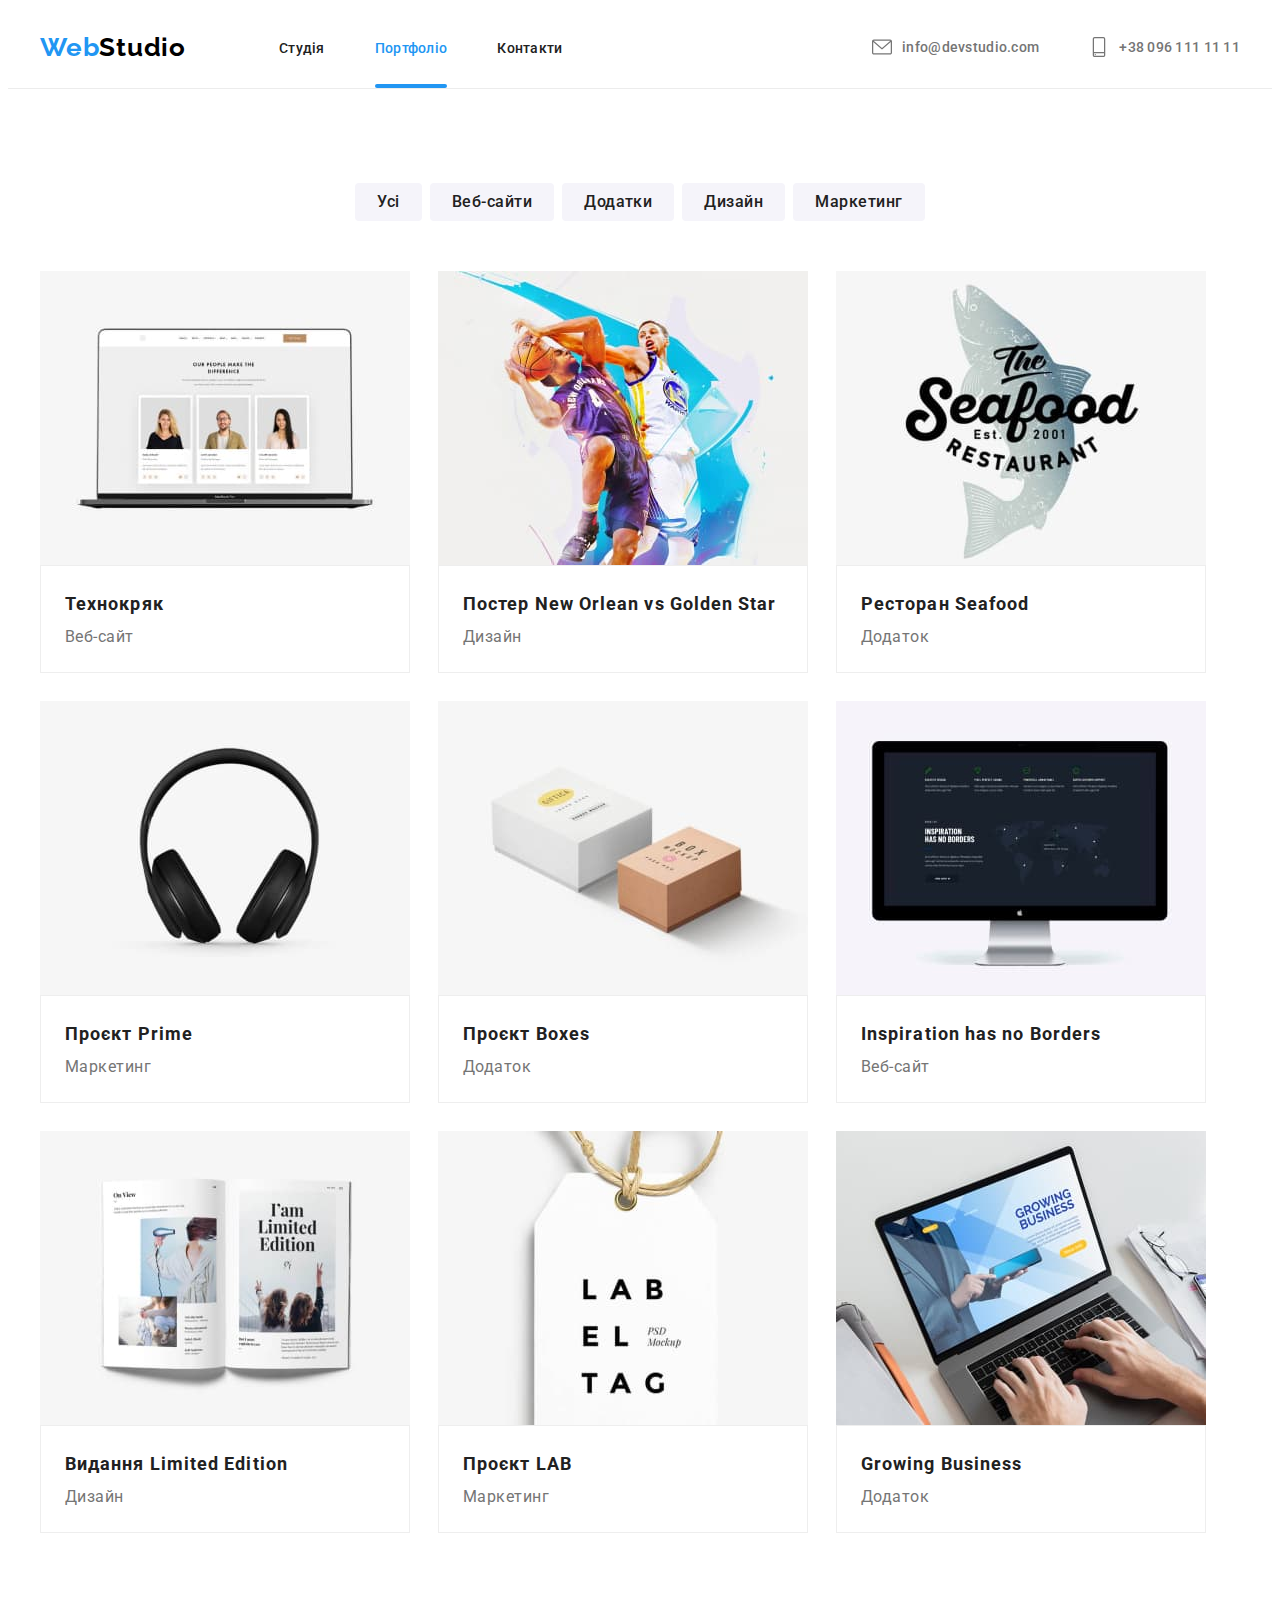
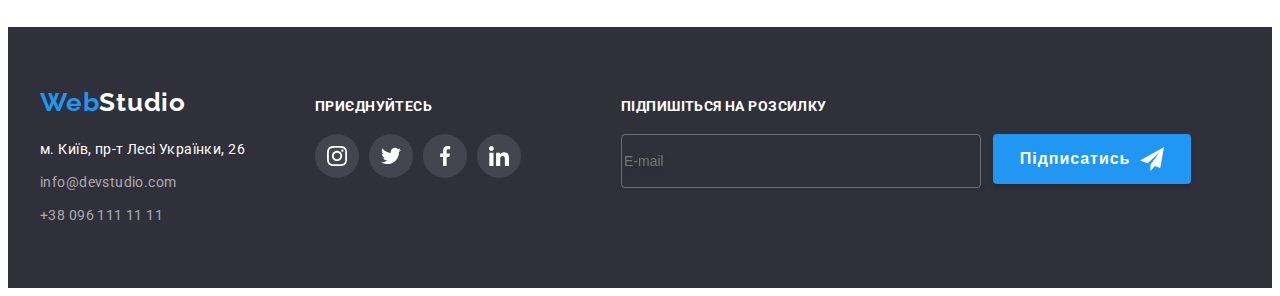
==== portfolio.html @ 7d74ff97 "HW7" ====
<!DOCTYPE html>
<html lang="uk">
<head>
    <meta charset="UTF-8">
    <meta http-equiv="X-UA-Compatible" content="IE=edge">
    <meta name="viewport" content="width=device-width, initial-scale=1.0">
    <title>Portfolio</title>
    <link rel="preconnect" href="https://fonts.googleapis.com">
    <link rel="preconnect" href="https://fonts.gstatic.com" crossorigin>
    <link href="https://fonts.googleapis.com/css2?family=Raleway:wght@700&family=Roboto:wght@400;500;700;900&display=swap" rel="stylesheet">
    <link rel="stylesheet" href="https://cdnjs.cloudflare.com/ajax/libs/modern-normalize/1.1.0/modern-normalize.min.css"
    integrity="sha512-wpPYUAdjBVSE4KJnH1VR1HeZfpl1ub8YT/NKx4PuQ5NmX2tKuGu6U/JRp5y+Y8XG2tV+wKQpNHVUX03MfMFn9Q=="
    crossorigin="anonymous" referrerpolicy="no-referrer" />
    <link rel="stylesheet" href="./css/styles.css">
</head>
<body>
    <header class="header">
        <div class="container header-container">
            <a href="./index.html" class="logo link" lang="en">
                Web<span class="logo-studio">Studio</span>
            </a>
            <nav class="header-upnav">
                <ul class="header-nav">
                    <li><a href="./index.html" class="header-nav-link link non-active">Студія</a></li>
                    <li><a href="#" class="header-is-active link is-active">Портфоліо</a></li>
                    <li><a href="#" class="header-nav-link link non-active">Контакти</a></li>
                </ul>
            </nav>
            <ul class="header-nav-list">
                <li class="header-nav-downlist">
                    <a class="header-nav-address link" href="mailto:info@devstudio.com">
                        <svg class="header-soc-icon" width="20" height="20">
                            <use href="./images/icons.svg#icon-envelope"></use>
                        </svg>
                        info@devstudio.com
                    </a>
                </li>
                <li class="header-nav-downlist">
                    <a class="header-nav-contact link" href="tel:+380961111111">
                        <svg class="header-soc-icon" width="20" height="20">
                            <use href="./images/icons.svg#icon-smartphone"></use>
                        </svg>
                        +38 096 111 11 11
                    </a>
                </li>
            </ul>
        </div>
    </header>
    
    <main>
        <section class="portfolio">
        <div class="container">
            <ul class="all-btn">
                <li><button class="portfolio-btn" type="button">Усі</button>
                </li>
                <li><button class="portfolio-btn" type="button">Веб-сайти</button>
                </li>
                <li><button class="portfolio-btn" type="button">Додатки</button>
                </li>
                <li><button class="portfolio-btn" type="button">Дизайн</button>
                </li>
                <li><button class="portfolio-btn" type="button">Маркетинг</button>
                </li>
            </ul>
            
                    <ul class="portfolio-uplist">
                        <li class="portfolio-list">
                            <div class="portfolio-block">
                                <img class="portfolio-item" src="./images/img1.jpg" alt="Веб-сайт" width="370" height="294">
                                <p class="portfolio-uptext">Ресурс пропонує комплексні пропозиції з різним рівнем функціоналу та сервісів. Все це дозволить відвідувачу отримати
                                вичерпні відомості про компанію чи приватну особу.
                            </p>
                            </div>
                            <div class="under-photo">
                                <h2 class="portfolio-title">Технокряк</h2>
                                <p class="portfolio-text">Веб-сайт</p>
                                </a>
                            </div>
                        </li>
                        <li class="portfolio-list">
                            <div class="portfolio-block">
                                <img class="portfolio-item" src="./images/img2.jpg" alt="Веб-сайт" width="370" height="294">
                                <p class="portfolio-uptext">Ресурс пропонує комплексні пропозиції з різним рівнем функціоналу та сервісів. Все це дозволить відвідувачу
                                    отримати вичерпні відомості про компанію чи приватну особу.
                                </p>
                            </div>
                            <div class="under-photo">
                                <h2 class="portfolio-title">Постер New Orlean vs Golden Star</h2>
                                <p class="portfolio-text">Дизайн</p>
                            </div>
                        </li>
                        <li class="portfolio-list">
                            <div class="portfolio-block">
                                <img class="portfolio-item" src="./images/img3.jpg" alt="Веб-сайт" width="370" height="294">
                                <p class="portfolio-uptext">Ресурс пропонує комплексні пропозиції з різним рівнем функціоналу та сервісів. Все це дозволить відвідувачу
                                    отримати вичерпні відомості про компанію чи приватну особу.
                                </p>
                            </div>
                            <div class="under-photo">
                                <h2 class="portfolio-title">Ресторан Seafood</h2>
                                <p class="portfolio-text">Додаток</p>
                            </div>
                        </li>
                        <li class="portfolio-list">
                            <div class="portfolio-block">
                                <img class="portfolio-item" src="./images/img4.jpg" alt="Веб-сайт" width="370" height="294">
                                <p class="portfolio-uptext">Ресурс пропонує комплексні пропозиції з різним рівнем функціоналу та сервісів. Все це дозволить відвідувачу
                                    отримати вичерпні відомості про компанію чи приватну особу.
                                </p>
                            </div>
                            <div class="under-photo">
                                <h2 class="portfolio-title">Проєкт Prime</h2>
                                <p class="portfolio-text">Маркетинг</p>
                            </div>
                        </li>
                        <li class="portfolio-list">
                            <div class="portfolio-block">
                                <img class="portfolio-item" src="./images/img5.jpg" alt="Веб-сайт" width="370" height="294">
                                <p class="portfolio-uptext">Ресурс пропонує комплексні пропозиції з різним рівнем функціоналу та сервісів. Все це дозволить відвідувачу
                                    отримати вичерпні відомості про компанію чи приватну особу.
                                </p>
                            </div>
                            <div class="under-photo">
                                <h2 class="portfolio-title">Проєкт Boxes</h2>
                                <p class="portfolio-text">Додаток</p>
                            </div>
                        </li>
                        <li class="portfolio-list">
                            <div class="portfolio-block">
                                <img class="portfolio-item" src="./images/img6.jpg" alt="Веб-сайт" width="370" height="294">
                                <p class="portfolio-uptext">Ресурс пропонує комплексні пропозиції з різним рівнем функціоналу та сервісів. Все це
                                    дозволить відвідувачу отримати вичерпні відомості про компанію чи приватну особу.
                                </p>
                            </div>
                            <div class="under-photo">
                                <h2 class="portfolio-title">Inspiration has no Borders</h2>
                                <p class="portfolio-text">Веб-сайт</p>
                            </div>
                        </li>
                        <li class="portfolio-list">
                            <div class="portfolio-block">
                                <img class="portfolio-item" src="./images/img7.jpg" alt="Веб-сайт" width="370" height="294">
                                <p class="portfolio-uptext">Ресурс пропонує комплексні пропозиції з різним рівнем функціоналу та сервісів. Все це
                                    дозволить відвідувачу отримати вичерпні відомості про компанію чи приватну особу.
                                </p>
                            </div>
                            <div class="under-photo">
                                <h2 class="portfolio-title">Видання Limited Edition</h2>
                                <p class="portfolio-text">Дизайн</p>
                            </div>
                        </li>
                        <li class="portfolio-list">
                            <div class="portfolio-block">
                                <img class="portfolio-item" src="./images/img8.jpg" alt="Веб-сайт" width="370" height="294">
                                <p class="portfolio-uptext">Ресурс пропонує комплексні пропозиції з різним рівнем функціоналу та сервісів. Все це
                                    дозволить відвідувачу отримати вичерпні відомості про компанію чи приватну особу.
                                </p>
                            </div>
                            <div class="under-photo">
                                <h2 class="portfolio-title">Проєкт LAB</h2>
                                <p class="portfolio-text">Маркетинг</p>
                            </div>
                        </li>
                        <li class="portfolio-list">
                            <div class="portfolio-block">
                                <img class="portfolio-item" src="./images/img9.jpg" alt="Веб-сайт" width="370" height="294">
                                <p class="portfolio-uptext">Ресурс пропонує комплексні пропозиції з різним рівнем функціоналу та сервісів. Все це
                                    дозволить відвідувачу отримати вичерпні відомості про компанію чи приватну особу.
                                </p>
                            </div>
                            <div class="under-photo">
                                <h2 class="portfolio-title">Growing Business</h2>
                                <p class="portfolio-text">Додаток</p>
                            </div>
                        </li>
                    </ul>
        </div>
        </section>
    </main>
    
    <footer class="footer">
        <div class="container">
            <address class="footer-address">
                <div>
                    <a class="logo-footer link" href="./index.html">
                        Web<span class="logo-studio-footer">Studio</span>
                    </a>
                    <ul class="footer-address-list">
                        <li class="footer-contact">
                            <a class="footer-contact-address link" href="https://goo.gl/maps/bJUDp4eKKRwuamcF7"
                                target="_blank" rel="noopener noreferrer">м. Київ, пр-т Лесі Українки, 26</a>
                        </li>
                        <li class="footer-contact">
                            <a class="footer-contact-link link" href="mailto:info@devstudio.com">info@devstudio.com</a>
                        </li>
                        <li class="footer-contact">
                            <a class="footer-contact-link link" href="tel:+380961111111">+38 096 111 11 11</a>
                        </li>
                    </ul>
                </div>
                <div class="footer-soc">
                    <h2 class="footer-title">приєднуйтесь</h2>
                    <ul class="team-soc-list">
                        <li class="footer-soc-item">
                            <a class="footer-soc-link link" href="#">
                                <svg class="footer-soc-icon" width="20" height="20">
                                    <use href="./images/icons.svg#icon-instagram"></use>
                                </svg>
                            </a>
                        </li>
                        <li class="footer-soc-item">
                            <a class="footer-soc-link link" href="#">
                                <svg class="footer-soc-icon" width="20" height="20">
                                    <use href="./images/icons.svg#icon-twitter"></use>
                                </svg>
                            </a>
                        </li>
                        <li class="footer-soc-item">
                            <a class="footer-soc-link link" href="#">
                                <svg class="footer-soc-icon" width="20" height="20">
                                    <use href="./images/icons.svg#icon-facebook"></use>
                                </svg>
                            </a>
                        </li>
                        <li class="footer-soc-item">
                            <a class="footer-soc-link link" href="#">
                                <svg class="footer-soc-icon" width="20" height="20">
                                    <use href="./images/icons.svg#icon-linkedin"></use>
                                </svg>
                            </a>
                        </li>
                    </ul>
                </div>
                <div class="footer-send">
                    <h3 class="footer-left-title">Підпишіться на розсилку</h3>
                    <form class="footer-downsend">
                        <input type="email" name="mail" placeholder="E-mail" class="mail-footer">
                        <button type="submit" class="btn-footer">Підписатись
                            <svg class="footer-btn-icon" width="24" height="24">
                                <use href="./images/icons.svg#icon-send"></use>
                            </svg>
                        </button>
                    </form>
                </div>
            </address>
        </div>
    </footer>
</body>
</html>
---- css/styles.css ----
:root{
--title-color: #212121;
--subtitle-color: #757575;
--blue-active-color: #2196F3;
--white-title-color: #FFFFFF;
--white-btm-color: #FFFFFF;
--fill-icons-color: #AFB1B8;
--t-d: 250ms;
--t-t-f: cubic-bezier(0.4, 0, 0.2, 1);
}

h1,
h2,
h3,
h4,
h5,
h6,
p {
    margin: 0;
}

ul {
    list-style: none;
    margin: 0;
    padding: 0;
}

img {
    display: block;
}

body{
    font-family: 'Roboto', sans-serif;
}
.link {
    text-decoration: none;
}
.logo{
    font-family: 'Raleway';
    font-style: normal;
    font-weight: 700;
    font-size: 26px;
    line-height: 1.1923;
    letter-spacing: 0.03em;
    color: #2196F3;
    
    margin-right: 93px;
}

.logo-studio {
    color: #000000;
}
.logo-studio-footer {
    color: #FFFFFF;
}

.container {
    width: 1200px;
    padding-left: 15px;
    padding-right: 15px;
    margin: 0 auto;
    
}

/* ------------HEADER-------------- */

.header-container{
    display: flex;
    align-items: center;
}

.header {
    padding-top: 24px;
    padding-bottom: 25px;
    border-bottom: 1px solid rgba(236, 236, 236, 1);
}

.header-upnav {
    display: flex;
}

.header-nav {
    list-style: none;
    display: flex;
    gap: 50px;
}


.header-nav-link {
    position: relative;

    font-weight: 500;
    font-size: 14px;
    line-height: 1.1428;
    letter-spacing: 0.02em;
    color: var(--title-color);
    text-decoration: none;
    padding-bottom: 32px;

    transition-property: color;
    transition-duration: var(--t-d);
    transition-timing-function: var(--t-t-f);
}

.header-nav-link:hover,
.header-nav-link:focus {
    color: var(--blue-active-color);
}

.header-is-active{
    position: relative;

    font-weight: 500;
    font-size: 14px;
    line-height: 1.1428;
    letter-spacing: 0.02em;
    color: var(--blue-active-color);
    text-decoration: none;
    padding-bottom: 32px;
}

.non-active{}

.non-active::after{
    content:"";

    position: absolute;
    left: 0;
    bottom: 0;

    width: 100%;
    height: 4px;
    background: var(--blue-active-color);
    border-radius: 2px;

    opacity: 0;

    transition-property: opacity;
    transition-duration: var(--t-d);
    transition-timing-function: var(--t-t-f);
}

.non-active:hover::after,
.non-active:focus::after {
    opacity: 1;
}

.is-active{}

.is-active::after {
    content:"";

    position: absolute;
    left: 0;
    bottom: 0;

    width: 100%;
    height: 4px;
    background: var(--blue-active-color);
    border-radius: 2px;
    display: block;


    transition-property: opacity;
    transition-duration: var(--t-d);
    transition-timing-function: var(--t-t-f);
}


.header-nav-list {
    display: flex;
    margin-left: auto;
}

.header-nav-downlist {
}


.header-nav-address {
    font-weight: 500;
    font-size: 14px;
    line-height: 1.1428;
    letter-spacing: 0.02em;
    color: var(--subtitle-color);
    margin-right: 50px;
    display: flex;
    align-items: center;
    transition-property: color;
    transition-duration: var(--t-d);
    transition-timing-function: var(--t-t-f);
    }

.header-soc-icon {
fill: #757575;
margin-right: 10px;
transition-property: fill;
transition-duration: var(--t-d);
transition-timing-function: var(--t-t-f);
}

.header-nav-address:hover,
.header-nav-address:focus {
color: var(--blue-active-color);
}

.header-nav-address:hover .header-soc-icon,
.header-nav-address:focus .header-soc-icon {
    fill: var(--blue-active-color);
}

.header-nav-contact {
    font-weight: 500;
    font-size: 14px;
    line-height: 1.1428;
    letter-spacing: 0.02em;
    color: var(--subtitle-color);
    display: flex;
    align-items: center;
    transition-property: color;
    transition-duration: var(--t-d);
    transition-timing-function: var(--t-t-f);
}

.header-nav-contact:hover,
.header-nav-contact:focus {
color: var(--blue-active-color);
}

.header-nav-contact:hover .header-soc-icon,
.header-nav-contact:focus .header-soc-icon {
    fill: var(--blue-active-color);
}
/* ------------HERO-------------- */

.hero{
background-image: linear-gradient(rgba(47, 48, 58, 0.4),
    rgba(47, 48, 58, 0.4)),
    url(../images/hero_image.jpg);

    background-position: center;
    background-size: cover;
    margin: 0 auto;

    padding-top: 200px;
    padding-bottom: 200px;
}

.hero-title {
    font-weight: 900;
    font-size: 44px;
    line-height: 1.3636;
    text-align: center;
    letter-spacing: 0.06em;
    color: var(--white-title-color);
    text-transform: uppercase;
    margin-bottom: 30px;
}
.hero-btn {
    font-family: inherit;
    font-weight: 700;
    font-size: 16px;
    line-height: 1.875;
    display: flex;
    align-items: center;
    text-align: center;
    letter-spacing: 0.06em;
    color: var(--white-btm-color);
    background: #2196F3;
    box-shadow: 0px 4px 4px rgba(0, 0, 0, 0.15);
    border-radius: 4px;
    border: none;
    cursor: pointer;
    display: block;
    margin: 0 auto;
    width: 216px;
    height: 50px;
}

/* ------------ABOUT-------------- */

.about {
    padding-top: 94px;
    padding-bottom: 94px;
}

.about-uplist {
    display: flex;
    gap: 30px;
}

.about-list {
    flex-basis: calc((100% - 90px) / 4);
}

.about-title {
    font-size: 14px;
    line-height: 1.1428;
    letter-spacing: 0.03em;
    text-transform: uppercase;
    color: var(--title-color);
    margin-bottom: 10px;
}
.about-subtitle {
    font-size: 14px;
    line-height: 1.7142;
    letter-spacing: 0.03em;
    color: var(--subtitle-color);
}

.about-link {
    width: 270px;
    height: 120px;
    background: #F5F4FA;
    border-radius: 4px;
    display: flex;
    align-items: center;
    justify-content: center;
    margin-bottom: 30px;
}

.about-icon {
}

/* ------------EXAMPLE-------------- */

.example {
    padding-bottom: 94px;
}
.example-title {
    font-size: 36px;
    line-height: 1.17;
    text-align: center;
    letter-spacing: 0.03em;
    color: var(--title-color);
    margin-bottom: 50px;
}
.example-list {
    display: flex;
    justify-content: space-between;
}

.example-item {
    position: relative;
}

.example-item::after{
    content: "";
    position: absolute;
    background: rgba(47, 48, 58, 0.8);
    width: 100%;
    height: 70px;
    bottom: 0px;
}

.example-text {
    font-size: 14px;
    line-height: 1.1428;
    text-align: center;
    letter-spacing: 0.03em;
    text-transform: uppercase;
    color: #FFFFFF;

    position: absolute;
    bottom: 27px;
    left: 107px;
    z-index: 1;
}

/* ------------TEAM-------------- */

.team {
    background: #F5F4FA;
    padding-top: 94px;
    padding-bottom: 94px;
}
.team-title {
    font-size: 36px;
    line-height: 1.17;
    text-align: center;
    letter-spacing: 0.03em;
    color: var(--title-color);
    margin-bottom: 50px;
}
.team-uplist {
    display: flex;
    gap: 30px;
}

.team-list {
    background-color: #FFFFFF;
    box-shadow: 0px 1px 3px rgba(0, 0, 0, 0.12), 0px 1px 1px rgba(0, 0, 0, 0.14), 0px 2px 1px rgba(0, 0, 0, 0.2);
    border-radius: 0px 0px 4px 4px;
}

.team-item {
}

.team-description {
    padding-top: 30px;
    padding-bottom: 30px;
}

.team-name {
    font-weight: 500;
    font-size: 16px;
    line-height: 1.1875;
    text-align: center;
    letter-spacing: 0.03em;
    color: var(--title-color);
    margin-bottom: 10px;
}
.team-position {
    font-size: 16px;
    line-height: 1.1875;
    text-align: center;
    letter-spacing: 0.03em;
    color: var(--subtitle-color);
    margin-bottom: 16px;
}

.team-soc-list {
    display: flex;
    justify-content: center;
    gap: 10px;
}

.team-soc-item {
    width: 44px;
    height: 44px;
}

.team-soc-link {
    width: 100%;
    height: 100%;
    background-color: #FFFFFF;
    border-radius: 50%;
    display: flex;
    align-items: center;
    justify-content: center;

    transition-property: background-color;
    transition-duration: var(--t-d);
    transition-timing-function: var(--t-t-f);
}

.team-soc-icon {
    fill: var(--fill-icons-color);
    transition-property: fill;
    transition-duration: var(--t-d);
    transition-timing-function: var(--t-t-f);
}

.team-soc-link:hover,
.team-soc-link:focus {
    background-color: var(--blue-active-color);
}

.team-soc-link:hover .team-soc-icon,
.team-soc-link:focus .team-soc-icon {
    fill: #FFFFFF;
}


/* ------------Custom-------------- */

.custom {
    background: #FFFFFF;
    padding-top: 94px;
    padding-bottom: 94px;
}

.custom-title {
    font-size: 36px;
    line-height: 1.17;
    text-align: center;
    letter-spacing: 0.03em;
    color: var(--title-color);
    margin-bottom: 50px;
}

.custom-list {
    display: flex;
    justify-content: center;
    gap: 30px;
}

.custom-item {
    width: 170px;
    height: 92px;
}

.custom-link {
    width: 100%;
    height: 100%;
    border: 1px solid #AFB1B8;
    border-radius: 4px;
    display: flex;
    align-items: center;
    justify-content: center;
    transition-property: border-color;
    transition-duration: var(--t-d);
    transition-timing-function: var(--t-t-f);
}

.custom-icon {
fill: var(--fill-icons-color);
transition-property: fill;
transition-duration: var(--t-d);
transition-timing-function: var(--t-t-f);
}

.custom-link:hover,
.custom-link:focus {
    border-color: #2196F3;
}

.custom-link:hover .custom-icon,
.custom-link:focus .custom-icon {
    fill: var(--blue-active-color);
}


/* ------------FOOTER-------------- */

.footer {
background: #2F303A;
padding-top: 60px;
padding-bottom: 60px;
}

.logo-footer {
    font-family: 'Raleway';
    font-style: normal;
    font-weight: 700;
    font-size: 26px;
    line-height: 1.1923;
    letter-spacing: 0.03em;
    color: #2196F3;
}

.footer-address {
    display: flex;
    align-items: baseline;
}

.footer-address-list{
    margin-top: 20px;
}

.footer-contact {
    font-size: 14px;
    line-height: 1.7142;
    letter-spacing: 0.03em;
    font-style: normal;
    margin-top: 9px;
}

.footer-contact-address {
color: #FFFFFF;
}
.footer-contact-link{
    color: rgba(255, 255, 255, 0.6)
}

.footer-soc {
    margin-left: 70px;
}

.footer-title {
    font-style: normal;
    font-size: 14px;
    line-height: 1.1428;
    letter-spacing: 0.03em;
    text-transform: uppercase;
    color: #FFFFFF;
    margin-bottom: 20px;
}

.team-soc-list {
    display: flex;
    justify-content: center;
    gap: 10px;
}

.footer-soc-item {
    width: 44px;
    height: 44px;
}

.footer-soc-link {
    width: 100%;
    height: 100%;
    background-color: rgba(255, 255, 255, 0.1);
    border-radius: 50%;
    display: flex;
    align-items: center;
    justify-content: center;
    transition-property: background-color;
    transition-duration: var(--t-d);
    transition-timing-function: var(--t-t-f);
}

.footer-soc-icon {
fill: #FFFFFF;
}

.footer-soc-link:hover,
.footer-soc-link:focus {
    background-color: var(--blue-active-color);
}

.footer-send {
    width: 570px;
    height: 86px;
    margin-left: 93px;
    padding-left: 7px;
}

.footer-left-title {
    font-style: normal;
    font-size: 14px;
    line-height: 1.1428;
    letter-spacing: 0.03em;
    text-transform: uppercase;
    color: #FFFFFF;
    margin-bottom: 20px;
}

.footer-downsend {
    display: flex;
}

.mail-footer {
    width: 358px;
    height: 50px;
    background-color: transparent;
    margin-right: 12px;
    font-size: 14px;
    color: #FFFFFF;

    border: 1px solid rgba(255, 255, 255, 0.3);
    filter: drop-shadow(0px 4px 4px rgba(0, 0, 0, 0.15));
    border-radius: 4px;
}

.btn-footer {
    font-weight: 700;
    font-size: 16px;
    line-height: 1.875;

    display: flex;
    align-items: center;
    text-align: center;
    justify-content: center;
    letter-spacing: 0.06em;

    color: #FFFFFF;

    width: 200px;
    height: 50px;

    background: #2196F3;
    box-shadow: 0px 4px 4px rgba(0, 0, 0, 0.15);
    border-radius: 4px;
    border: none;
    cursor: pointer;
}

.footer-btn-icon {
    fill: #FFFFFF;
    margin-left: 10px;
}

/* ------------PORTFOLIO-------------- */

.portfolio {
    padding-top: 94px;
    padding-bottom: 94px;
}
.all-btn {
    margin-bottom: 50px;

    display: flex;
    gap: 8px;
    justify-content: center;
}

.portfolio-btn {
    font-family: 'Roboto';
    font-style: normal;
    font-weight: 500;
    font-size: 16px;
    line-height: 1.625;
    text-align: center;
    letter-spacing: 0.03em;
    color: #212121;
    cursor: pointer;
    background: #F5F4FA;
    border: none;
    border-radius: 4px;
    padding: 6px 22px 6px 22px;

    transition-property: background-color, box-shadow, border-radius, color ;
    transition-duration: var(--t-d);
    transition-timing-function: var(--t-t-f);
}
.portfolio-btn:hover,
.portfolio-btn:focus{
background-color: #2196F3;
box-shadow: 0px 3px 1px rgba(0, 0, 0, 0.1), 0px 1px 2px rgba(0, 0, 0, 0.08), 0px 2px 2px rgba(0, 0, 0, 0.12);
border-radius: 4px;
color: #FFFFFF;
}

.portfolio-uplist {
    display: flex;
    gap: 28px;
    flex-wrap: wrap;
}

.portfolio-list {
transition-property: box-shadow;
transition-duration: var(--t-d);
transition-timing-function: var(--t-t-f);
}

.portfolio-list:hover,
.portfolio-list:focus {
box-shadow: 0px 1px 1px rgba(0, 0, 0, 0.12), 0px 4px 4px rgba(0, 0, 0, 0.06), 1px 4px 6px rgba(0, 0, 0, 0.16);
}

.portfolio-list:hover .portfolio-uptext,
.portfolio-list:focus .portfolio-uptext {
transform: translateY(0%);
}
.portfolio-list:hover .portfolio-block::after,
.portfolio-list:focus .portfolio-block::after{
transform: translateY(-100%);
}

.portfolio-block {
    position: relative;
    overflow: hidden;
}

.portfolio-block::after {
    content: "";
    position: absolute;
    background-color: rgba(33, 150, 243, 0.9);
    width: 100%;
    height: 100%;
    transform: translateY(0%);

    transition-property: transform;
    transition-duration: var(--t-d);
    transition-timing-function: var(--t-t-f);
}

.portfolio-item {}

.portfolio-uptext {
    font-size: 18px;
    line-height: 1.5555;
    letter-spacing: 0.03em;
    color: #FFFFFF;

    position: absolute;
    top: 63px;
    left: 24px;
    bottom: 63px;
    right: 24px;
    transform: translateY(134%);
    z-index: 1;

    transition-property: transform;
    transition-duration: var(--t-d);
    transition-timing-function: var(--t-t-f);
}

.under-photo {
    padding: 20px 24px;
    border: 1px solid #EEEEEE;
}

.portfolio-title {
    font-size: 18px;
    line-height: 2;
    letter-spacing: 0.06em;
    color: var(--title-color);
}
.portfolio-text {
    font-size: 16px;
    line-height: 1.875;
    letter-spacing: 0.03em;
    color: var(--subtitle-color);
}


/* ------------MODAL-------------- */

.backdrop{
    position: fixed;
    top: 0;
    left: 0;

    width: 100%;
    height: 100%;
    background: rgba(0, 0, 0, 0.2);

    transition-property: opacity visibility;
    transition-duration: var(--t-d);
    transition-timing-function: var(--t-t-f);
}

.backdrop.is-hidden{
    opacity: 0;
    visibility: hidden;
    pointer-events: none;
}

.backdrop.is-hidden .modal{
    transform: translate(-50%, -50%) scale(2);
}

.modal{
    position: absolute;
    top: 50%;
    left: 50%;
    transform: translate(-50%, -50%) scale(1);

    width: 528px;
    height: 581px;
    background: #FFFFFF;
    box-shadow: 0px 1px 3px rgba(0, 0, 0, 0.12), 0px 1px 1px rgba(0, 0, 0, 0.14), 0px 2px 1px rgba(0, 0, 0, 0.2);
    border-radius: 4px;


    transition-property: transform;
    transition-duration: var(--t-d);
    transition-timing-function: var(--t-t-f);
}

.modal-btn{
    width: 30px;
    height: 30px;
    background: #FFFFFF;
    border: 1px solid rgba(0, 0, 0, 0.1);
    border-radius: 50%;
    display: flex;
    align-items: center;
    justify-content: center;
    margin-left: auto;
    margin-right: 8px;
    margin-top: 8px;
    cursor: pointer;
}

.modal-close-icon {
    fill: #000000;
}

.modal-btn:hover .modal-close-icon,
.modal-btn:focus .modal-close-icon{
    fill: var(--blue-active-color);
}

.modal-title{
    font-size: 20px;
    line-height: 1.15;
    text-align: center;
    letter-spacing: 0.03em;
    color: var(--title-color);

    margin-top: 10px;
}

.js-speaker-form {
    width: 448px;
    height: 342px;
    margin-left: 40px;
    margin-top: 12px;
    display: flex;

    flex-direction: column;
}

.text-upbox{
    font-weight: 400;
    font-size: 12px;
    line-height: 1.6666;
    letter-spacing: 0.01em;
    color: #757575;
}

.modal-content {
    position: relative;
}

.modal-upbox{
    border: 1px solid rgba(33, 33, 33, 0.2);
    border-radius: 4px;
    width: 448px;
    min-height: 40px;
    margin-bottom: 6px;
    padding-left: 35px;
    outline: transparent;

    transition-property: border-color;
    transition-duration: var(--t-d);
    transition-timing-function: var(--t-t-f);
}

.modal-upbox:focus{
    border-color: var(--blue-active-color);
}

.modal-icon{
    position: absolute;
    left: 12px;
    top: 50%;
    transform: translateY(-60%);

    transition-property: fill;
    transition-duration: var(--t-d);
    transition-timing-function: var(--t-t-f);
}

.modal-upbox:focus + .modal-icon{
    fill: var(--blue-active-color);
}

.comment {
    font-weight: 400;
    font-size: 12px;
    line-height: 1.6666;
    letter-spacing: 0.01em;
    color: #757575;
}

.comment-box {
    min-width: 448px;
    min-height: 120px;
    padding: 12px 16px 12px 16px;
    font-size: 14px;

    border: 1px solid rgba(33, 33, 33, 0.2);
    border-radius: 4px;
    margin-bottom: 20px;
    resize: none;

    outline: transparent;

    transition-property: border-color;
    transition-duration: var(--t-d);
    transition-timing-function: var(--t-t-f);
}

.comment-box:focus{
    border-color: var(--blue-active-color);
}

.checkbox{
    width: 425px;
    height: 24px;
    margin-bottom: 30px;
    margin-left: 52px;
    margin-top: 20px;

    display: flex;
    align-items: center;
}

.agree-box{
    -webkit-appearance: none;
    -moz-appearance: none;
    appearance: none;

    position: absolute;

    width: 16px;
    height: 15px;
}

.agree {
    font-weight: 400;
    font-size: 14px;
    line-height: 1.7142;
    letter-spacing: 0.03em;
    color: #757575;

    margin-left: 7px;
}

.checkbox-icon{
    display: inline-block;
    width: 16px;
    height: 15px;
    background-image:
    url(../images/checkbox-off.svg);
}

.agree-box:checked + .checkbox-icon{
    background-image:
    url(../images/checkbox-on.svg);
}

.link-in-agree{
    color: #2196F3;
}

.btn-sudmit-box {

    margin-bottom: 40px;
    margin-left: 164px;
    margin-right: 164px;
}

.btn-sudmit {
    min-width: 200px;
    min-height: 50px;

    font-weight: 700;
    font-size: 16px;
    line-height: 1.875;

    display: flex;
    align-items: center;
    text-align: center;
    justify-content: center;
    letter-spacing: 0.06em;

    color: #FFFFFF;
    background: #2196F3;
    box-shadow: 0px 4px 4px rgba(0, 0, 0, 0.15);
    border-radius: 4px;
    border: none;
    cursor: pointer;
}
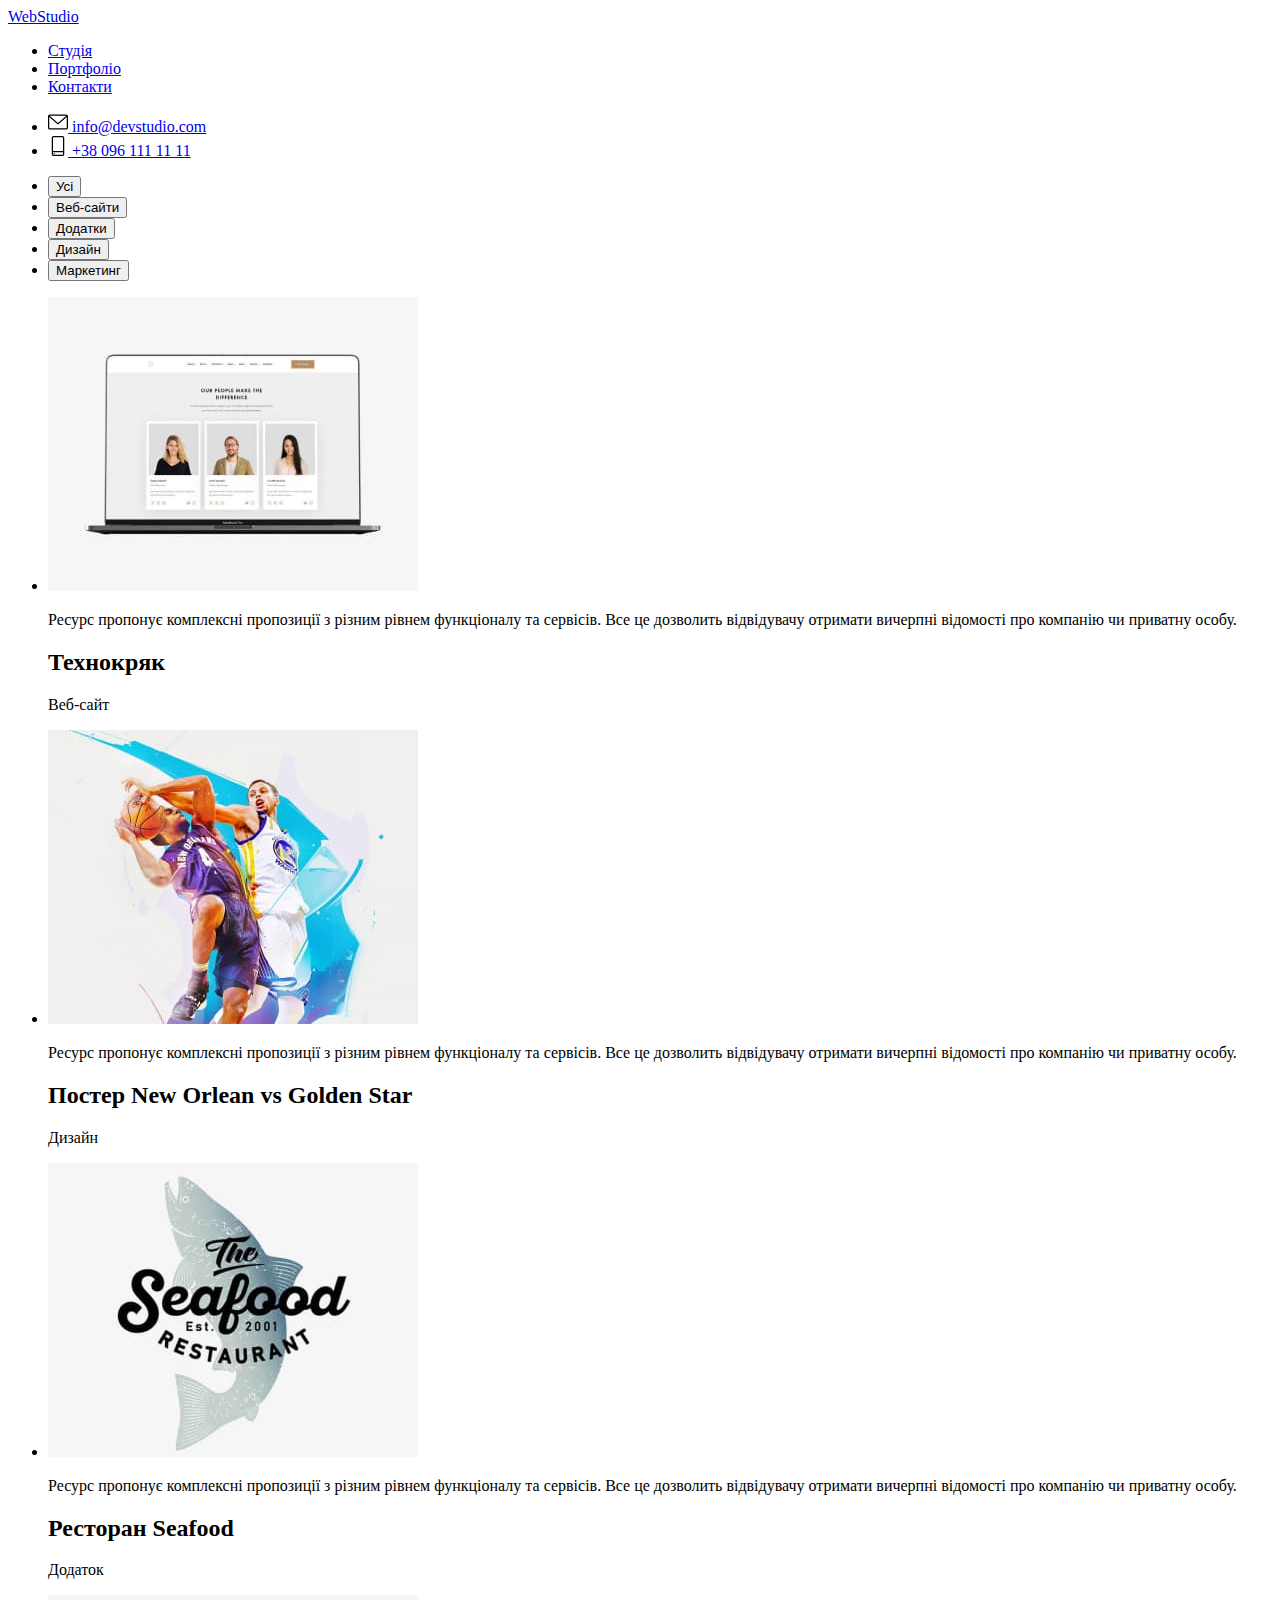
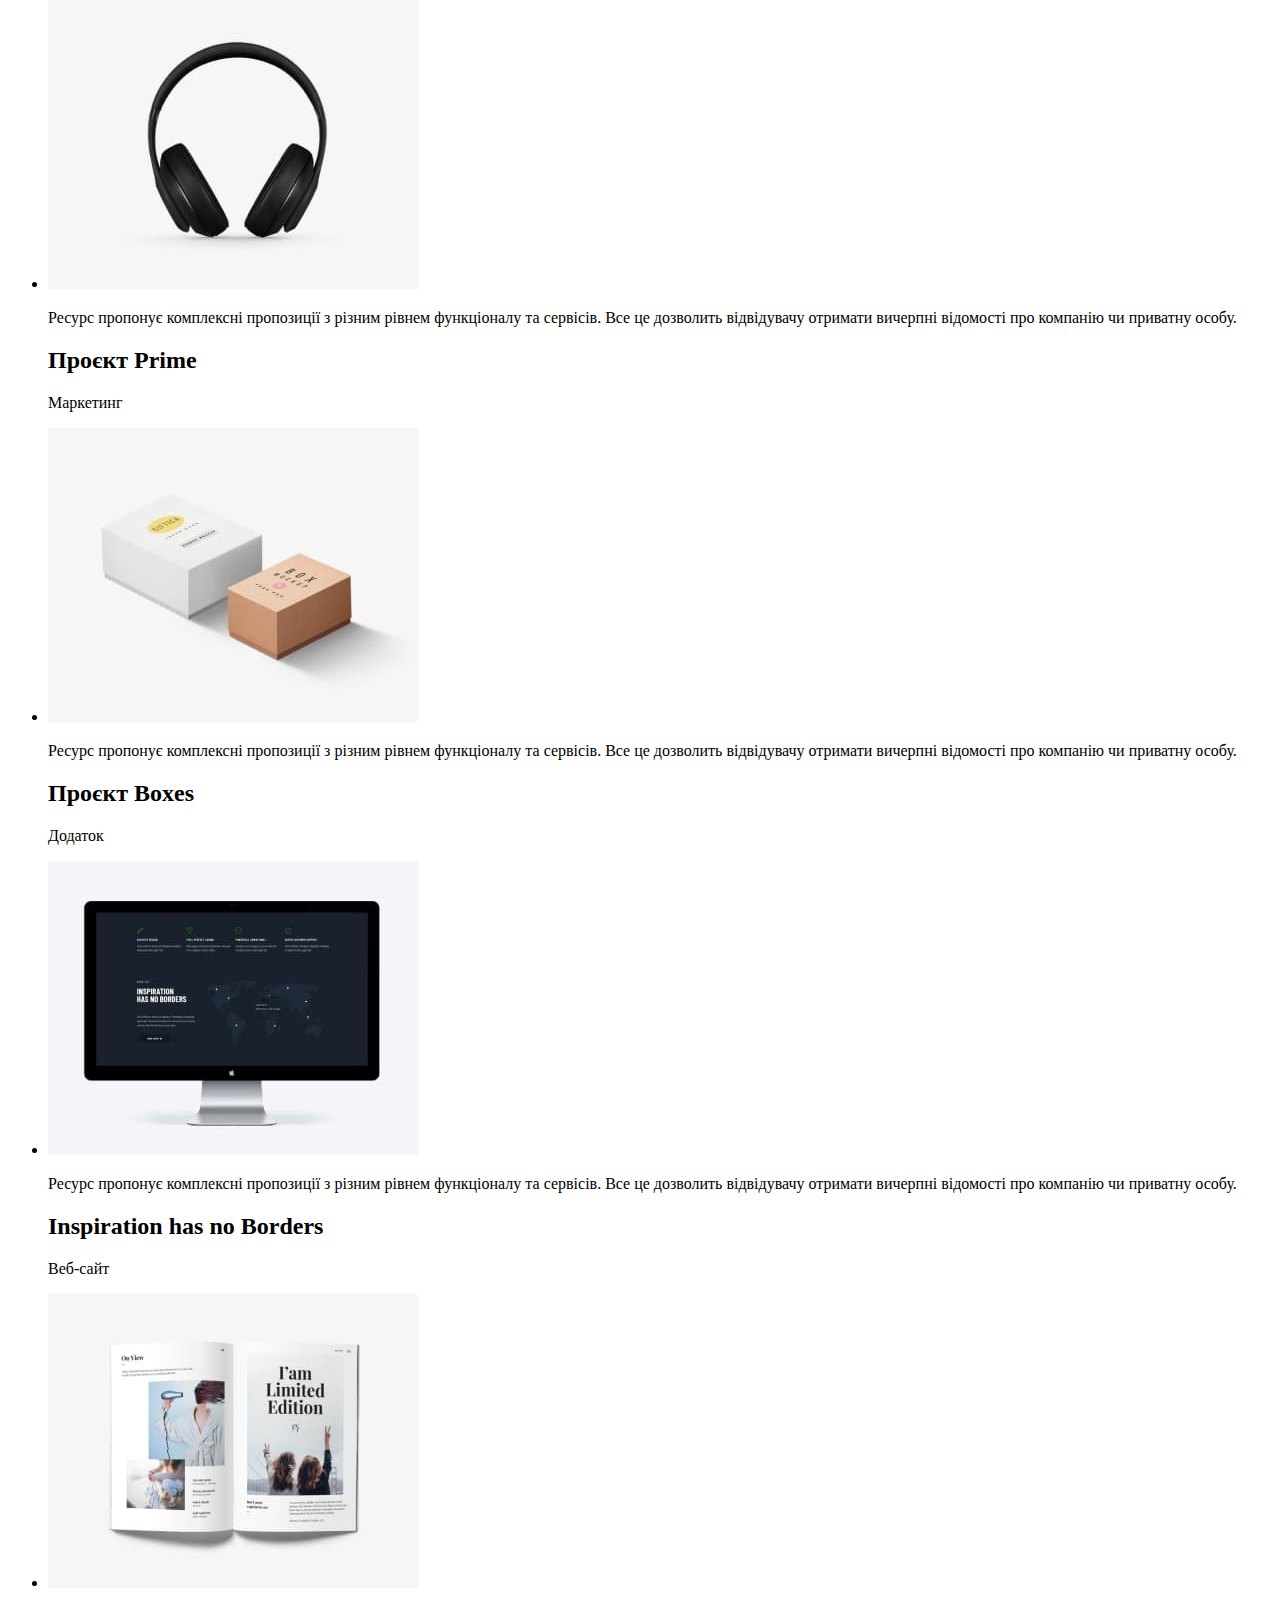
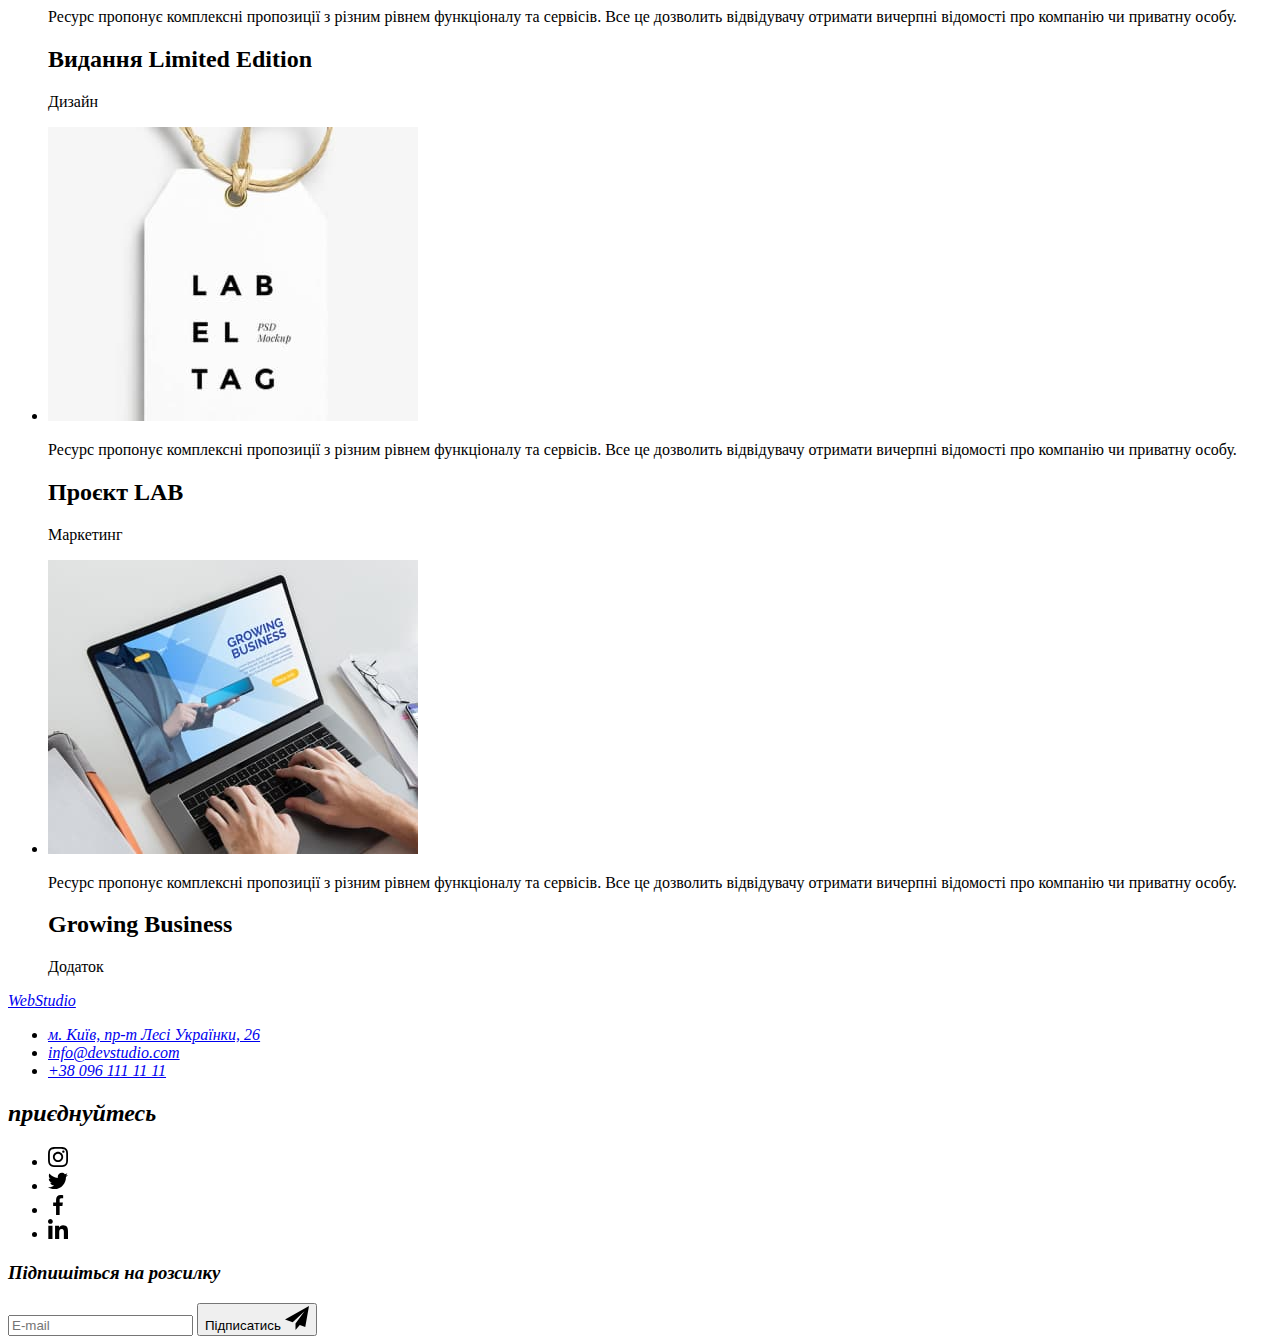
==== commit ab50bb23: "HW7" ====
--- a/portfolio.html
+++ b/portfolio.html
@@ -12,6 +12,7 @@
     integrity="sha512-wpPYUAdjBVSE4KJnH1VR1HeZfpl1ub8YT/NKx4PuQ5NmX2tKuGu6U/JRp5y+Y8XG2tV+wKQpNHVUX03MfMFn9Q=="
     crossorigin="anonymous" referrerpolicy="no-referrer" />
     <link rel="stylesheet" href="./css/styles.css">
+    <link rel="stylesheet" href="./sass/main.css">
 </head>
 <body>
     <header class="header">
--- a/css/styles.css
+++ b/css/styles.css
@@ -1,1038 +1,41 @@
-:root{
---title-color: #212121;
---subtitle-color: #757575;
---blue-active-color: #2196F3;
---white-title-color: #FFFFFF;
---white-btm-color: #FFFFFF;
---fill-icons-color: #AFB1B8;
---t-d: 250ms;
---t-t-f: cubic-bezier(0.4, 0, 0.2, 1);
-}
 
-h1,
-h2,
-h3,
-h4,
-h5,
-h6,
-p {
-    margin: 0;
-}
 
-ul {
-    list-style: none;
-    margin: 0;
-    padding: 0;
-}
 
-img {
-    display: block;
-}
 
-body{
-    font-family: 'Roboto', sans-serif;
-}
-.link {
-    text-decoration: none;
-}
-.logo{
-    font-family: 'Raleway';
-    font-style: normal;
-    font-weight: 700;
-    font-size: 26px;
-    line-height: 1.1923;
-    letter-spacing: 0.03em;
-    color: #2196F3;
-    
-    margin-right: 93px;
-}
 
-.logo-studio {
-    color: #000000;
-}
-.logo-studio-footer {
-    color: #FFFFFF;
-}
 
-.container {
-    width: 1200px;
-    padding-left: 15px;
-    padding-right: 15px;
-    margin: 0 auto;
-    
-}
+
 
 /* ------------HEADER-------------- */
 
-.header-container{
-    display: flex;
-    align-items: center;
-}
 
-.header {
-    padding-top: 24px;
-    padding-bottom: 25px;
-    border-bottom: 1px solid rgba(236, 236, 236, 1);
-}
-
-.header-upnav {
-    display: flex;
-}
-
-.header-nav {
-    list-style: none;
-    display: flex;
-    gap: 50px;
-}
-
-
-.header-nav-link {
-    position: relative;
-
-    font-weight: 500;
-    font-size: 14px;
-    line-height: 1.1428;
-    letter-spacing: 0.02em;
-    color: var(--title-color);
-    text-decoration: none;
-    padding-bottom: 32px;
-
-    transition-property: color;
-    transition-duration: var(--t-d);
-    transition-timing-function: var(--t-t-f);
-}
-
-.header-nav-link:hover,
-.header-nav-link:focus {
-    color: var(--blue-active-color);
-}
-
-.header-is-active{
-    position: relative;
-
-    font-weight: 500;
-    font-size: 14px;
-    line-height: 1.1428;
-    letter-spacing: 0.02em;
-    color: var(--blue-active-color);
-    text-decoration: none;
-    padding-bottom: 32px;
-}
-
-.non-active{}
-
-.non-active::after{
-    content:"";
-
-    position: absolute;
-    left: 0;
-    bottom: 0;
-
-    width: 100%;
-    height: 4px;
-    background: var(--blue-active-color);
-    border-radius: 2px;
-
-    opacity: 0;
-
-    transition-property: opacity;
-    transition-duration: var(--t-d);
-    transition-timing-function: var(--t-t-f);
-}
-
-.non-active:hover::after,
-.non-active:focus::after {
-    opacity: 1;
-}
-
-.is-active{}
-
-.is-active::after {
-    content:"";
-
-    position: absolute;
-    left: 0;
-    bottom: 0;
-
-    width: 100%;
-    height: 4px;
-    background: var(--blue-active-color);
-    border-radius: 2px;
-    display: block;
-
-
-    transition-property: opacity;
-    transition-duration: var(--t-d);
-    transition-timing-function: var(--t-t-f);
-}
-
-
-.header-nav-list {
-    display: flex;
-    margin-left: auto;
-}
-
-.header-nav-downlist {
-}
-
-
-.header-nav-address {
-    font-weight: 500;
-    font-size: 14px;
-    line-height: 1.1428;
-    letter-spacing: 0.02em;
-    color: var(--subtitle-color);
-    margin-right: 50px;
-    display: flex;
-    align-items: center;
-    transition-property: color;
-    transition-duration: var(--t-d);
-    transition-timing-function: var(--t-t-f);
-    }
-
-.header-soc-icon {
-fill: #757575;
-margin-right: 10px;
-transition-property: fill;
-transition-duration: var(--t-d);
-transition-timing-function: var(--t-t-f);
-}
-
-.header-nav-address:hover,
-.header-nav-address:focus {
-color: var(--blue-active-color);
-}
-
-.header-nav-address:hover .header-soc-icon,
-.header-nav-address:focus .header-soc-icon {
-    fill: var(--blue-active-color);
-}
-
-.header-nav-contact {
-    font-weight: 500;
-    font-size: 14px;
-    line-height: 1.1428;
-    letter-spacing: 0.02em;
-    color: var(--subtitle-color);
-    display: flex;
-    align-items: center;
-    transition-property: color;
-    transition-duration: var(--t-d);
-    transition-timing-function: var(--t-t-f);
-}
-
-.header-nav-contact:hover,
-.header-nav-contact:focus {
-color: var(--blue-active-color);
-}
-
-.header-nav-contact:hover .header-soc-icon,
-.header-nav-contact:focus .header-soc-icon {
-    fill: var(--blue-active-color);
-}
 /* ------------HERO-------------- */
 
-.hero{
-background-image: linear-gradient(rgba(47, 48, 58, 0.4),
-    rgba(47, 48, 58, 0.4)),
-    url(../images/hero_image.jpg);
-
-    background-position: center;
-    background-size: cover;
-    margin: 0 auto;
-
-    padding-top: 200px;
-    padding-bottom: 200px;
-}
-
-.hero-title {
-    font-weight: 900;
-    font-size: 44px;
-    line-height: 1.3636;
-    text-align: center;
-    letter-spacing: 0.06em;
-    color: var(--white-title-color);
-    text-transform: uppercase;
-    margin-bottom: 30px;
-}
-.hero-btn {
-    font-family: inherit;
-    font-weight: 700;
-    font-size: 16px;
-    line-height: 1.875;
-    display: flex;
-    align-items: center;
-    text-align: center;
-    letter-spacing: 0.06em;
-    color: var(--white-btm-color);
-    background: #2196F3;
-    box-shadow: 0px 4px 4px rgba(0, 0, 0, 0.15);
-    border-radius: 4px;
-    border: none;
-    cursor: pointer;
-    display: block;
-    margin: 0 auto;
-    width: 216px;
-    height: 50px;
-}
 
 /* ------------ABOUT-------------- */
 
-.about {
-    padding-top: 94px;
-    padding-bottom: 94px;
-}
-
-.about-uplist {
-    display: flex;
-    gap: 30px;
-}
-
-.about-list {
-    flex-basis: calc((100% - 90px) / 4);
-}
-
-.about-title {
-    font-size: 14px;
-    line-height: 1.1428;
-    letter-spacing: 0.03em;
-    text-transform: uppercase;
-    color: var(--title-color);
-    margin-bottom: 10px;
-}
-.about-subtitle {
-    font-size: 14px;
-    line-height: 1.7142;
-    letter-spacing: 0.03em;
-    color: var(--subtitle-color);
-}
-
-.about-link {
-    width: 270px;
-    height: 120px;
-    background: #F5F4FA;
-    border-radius: 4px;
-    display: flex;
-    align-items: center;
-    justify-content: center;
-    margin-bottom: 30px;
-}
-
-.about-icon {
-}
 
 /* ------------EXAMPLE-------------- */
 
-.example {
-    padding-bottom: 94px;
-}
-.example-title {
-    font-size: 36px;
-    line-height: 1.17;
-    text-align: center;
-    letter-spacing: 0.03em;
-    color: var(--title-color);
-    margin-bottom: 50px;
-}
-.example-list {
-    display: flex;
-    justify-content: space-between;
-}
 
-.example-item {
-    position: relative;
-}
-
-.example-item::after{
-    content: "";
-    position: absolute;
-    background: rgba(47, 48, 58, 0.8);
-    width: 100%;
-    height: 70px;
-    bottom: 0px;
-}
-
-.example-text {
-    font-size: 14px;
-    line-height: 1.1428;
-    text-align: center;
-    letter-spacing: 0.03em;
-    text-transform: uppercase;
-    color: #FFFFFF;
-
-    position: absolute;
-    bottom: 27px;
-    left: 107px;
-    z-index: 1;
-}
 
 /* ------------TEAM-------------- */
 
-.team {
-    background: #F5F4FA;
-    padding-top: 94px;
-    padding-bottom: 94px;
-}
-.team-title {
-    font-size: 36px;
-    line-height: 1.17;
-    text-align: center;
-    letter-spacing: 0.03em;
-    color: var(--title-color);
-    margin-bottom: 50px;
-}
-.team-uplist {
-    display: flex;
-    gap: 30px;
-}
 
-.team-list {
-    background-color: #FFFFFF;
-    box-shadow: 0px 1px 3px rgba(0, 0, 0, 0.12), 0px 1px 1px rgba(0, 0, 0, 0.14), 0px 2px 1px rgba(0, 0, 0, 0.2);
-    border-radius: 0px 0px 4px 4px;
-}
-
-.team-item {
-}
-
-.team-description {
-    padding-top: 30px;
-    padding-bottom: 30px;
-}
-
-.team-name {
-    font-weight: 500;
-    font-size: 16px;
-    line-height: 1.1875;
-    text-align: center;
-    letter-spacing: 0.03em;
-    color: var(--title-color);
-    margin-bottom: 10px;
-}
-.team-position {
-    font-size: 16px;
-    line-height: 1.1875;
-    text-align: center;
-    letter-spacing: 0.03em;
-    color: var(--subtitle-color);
-    margin-bottom: 16px;
-}
-
-.team-soc-list {
-    display: flex;
-    justify-content: center;
-    gap: 10px;
-}
-
-.team-soc-item {
-    width: 44px;
-    height: 44px;
-}
-
-.team-soc-link {
-    width: 100%;
-    height: 100%;
-    background-color: #FFFFFF;
-    border-radius: 50%;
-    display: flex;
-    align-items: center;
-    justify-content: center;
-
-    transition-property: background-color;
-    transition-duration: var(--t-d);
-    transition-timing-function: var(--t-t-f);
-}
-
-.team-soc-icon {
-    fill: var(--fill-icons-color);
-    transition-property: fill;
-    transition-duration: var(--t-d);
-    transition-timing-function: var(--t-t-f);
-}
-
-.team-soc-link:hover,
-.team-soc-link:focus {
-    background-color: var(--blue-active-color);
-}
-
-.team-soc-link:hover .team-soc-icon,
-.team-soc-link:focus .team-soc-icon {
-    fill: #FFFFFF;
-}
 
 
 /* ------------Custom-------------- */
 
-.custom {
-    background: #FFFFFF;
-    padding-top: 94px;
-    padding-bottom: 94px;
-}
 
-.custom-title {
-    font-size: 36px;
-    line-height: 1.17;
-    text-align: center;
-    letter-spacing: 0.03em;
-    color: var(--title-color);
-    margin-bottom: 50px;
-}
-
-.custom-list {
-    display: flex;
-    justify-content: center;
-    gap: 30px;
-}
-
-.custom-item {
-    width: 170px;
-    height: 92px;
-}
-
-.custom-link {
-    width: 100%;
-    height: 100%;
-    border: 1px solid #AFB1B8;
-    border-radius: 4px;
-    display: flex;
-    align-items: center;
-    justify-content: center;
-    transition-property: border-color;
-    transition-duration: var(--t-d);
-    transition-timing-function: var(--t-t-f);
-}
-
-.custom-icon {
-fill: var(--fill-icons-color);
-transition-property: fill;
-transition-duration: var(--t-d);
-transition-timing-function: var(--t-t-f);
-}
-
-.custom-link:hover,
-.custom-link:focus {
-    border-color: #2196F3;
-}
-
-.custom-link:hover .custom-icon,
-.custom-link:focus .custom-icon {
-    fill: var(--blue-active-color);
-}
 
 
 /* ------------FOOTER-------------- */
 
-.footer {
-background: #2F303A;
-padding-top: 60px;
-padding-bottom: 60px;
-}
 
-.logo-footer {
-    font-family: 'Raleway';
-    font-style: normal;
-    font-weight: 700;
-    font-size: 26px;
-    line-height: 1.1923;
-    letter-spacing: 0.03em;
-    color: #2196F3;
-}
-
-.footer-address {
-    display: flex;
-    align-items: baseline;
-}
-
-.footer-address-list{
-    margin-top: 20px;
-}
-
-.footer-contact {
-    font-size: 14px;
-    line-height: 1.7142;
-    letter-spacing: 0.03em;
-    font-style: normal;
-    margin-top: 9px;
-}
-
-.footer-contact-address {
-color: #FFFFFF;
-}
-.footer-contact-link{
-    color: rgba(255, 255, 255, 0.6)
-}
-
-.footer-soc {
-    margin-left: 70px;
-}
-
-.footer-title {
-    font-style: normal;
-    font-size: 14px;
-    line-height: 1.1428;
-    letter-spacing: 0.03em;
-    text-transform: uppercase;
-    color: #FFFFFF;
-    margin-bottom: 20px;
-}
-
-.team-soc-list {
-    display: flex;
-    justify-content: center;
-    gap: 10px;
-}
-
-.footer-soc-item {
-    width: 44px;
-    height: 44px;
-}
-
-.footer-soc-link {
-    width: 100%;
-    height: 100%;
-    background-color: rgba(255, 255, 255, 0.1);
-    border-radius: 50%;
-    display: flex;
-    align-items: center;
-    justify-content: center;
-    transition-property: background-color;
-    transition-duration: var(--t-d);
-    transition-timing-function: var(--t-t-f);
-}
-
-.footer-soc-icon {
-fill: #FFFFFF;
-}
-
-.footer-soc-link:hover,
-.footer-soc-link:focus {
-    background-color: var(--blue-active-color);
-}
-
-.footer-send {
-    width: 570px;
-    height: 86px;
-    margin-left: 93px;
-    padding-left: 7px;
-}
-
-.footer-left-title {
-    font-style: normal;
-    font-size: 14px;
-    line-height: 1.1428;
-    letter-spacing: 0.03em;
-    text-transform: uppercase;
-    color: #FFFFFF;
-    margin-bottom: 20px;
-}
-
-.footer-downsend {
-    display: flex;
-}
-
-.mail-footer {
-    width: 358px;
-    height: 50px;
-    background-color: transparent;
-    margin-right: 12px;
-    font-size: 14px;
-    color: #FFFFFF;
-
-    border: 1px solid rgba(255, 255, 255, 0.3);
-    filter: drop-shadow(0px 4px 4px rgba(0, 0, 0, 0.15));
-    border-radius: 4px;
-}
-
-.btn-footer {
-    font-weight: 700;
-    font-size: 16px;
-    line-height: 1.875;
-
-    display: flex;
-    align-items: center;
-    text-align: center;
-    justify-content: center;
-    letter-spacing: 0.06em;
-
-    color: #FFFFFF;
-
-    width: 200px;
-    height: 50px;
-
-    background: #2196F3;
-    box-shadow: 0px 4px 4px rgba(0, 0, 0, 0.15);
-    border-radius: 4px;
-    border: none;
-    cursor: pointer;
-}
-
-.footer-btn-icon {
-    fill: #FFFFFF;
-    margin-left: 10px;
-}
 
 /* ------------PORTFOLIO-------------- */
 
-.portfolio {
-    padding-top: 94px;
-    padding-bottom: 94px;
-}
-.all-btn {
-    margin-bottom: 50px;
-
-    display: flex;
-    gap: 8px;
-    justify-content: center;
-}
-
-.portfolio-btn {
-    font-family: 'Roboto';
-    font-style: normal;
-    font-weight: 500;
-    font-size: 16px;
-    line-height: 1.625;
-    text-align: center;
-    letter-spacing: 0.03em;
-    color: #212121;
-    cursor: pointer;
-    background: #F5F4FA;
-    border: none;
-    border-radius: 4px;
-    padding: 6px 22px 6px 22px;
-
-    transition-property: background-color, box-shadow, border-radius, color ;
-    transition-duration: var(--t-d);
-    transition-timing-function: var(--t-t-f);
-}
-.portfolio-btn:hover,
-.portfolio-btn:focus{
-background-color: #2196F3;
-box-shadow: 0px 3px 1px rgba(0, 0, 0, 0.1), 0px 1px 2px rgba(0, 0, 0, 0.08), 0px 2px 2px rgba(0, 0, 0, 0.12);
-border-radius: 4px;
-color: #FFFFFF;
-}
-
-.portfolio-uplist {
-    display: flex;
-    gap: 28px;
-    flex-wrap: wrap;
-}
-
-.portfolio-list {
-transition-property: box-shadow;
-transition-duration: var(--t-d);
-transition-timing-function: var(--t-t-f);
-}
-
-.portfolio-list:hover,
-.portfolio-list:focus {
-box-shadow: 0px 1px 1px rgba(0, 0, 0, 0.12), 0px 4px 4px rgba(0, 0, 0, 0.06), 1px 4px 6px rgba(0, 0, 0, 0.16);
-}
-
-.portfolio-list:hover .portfolio-uptext,
-.portfolio-list:focus .portfolio-uptext {
-transform: translateY(0%);
-}
-.portfolio-list:hover .portfolio-block::after,
-.portfolio-list:focus .portfolio-block::after{
-transform: translateY(-100%);
-}
-
-.portfolio-block {
-    position: relative;
-    overflow: hidden;
-}
-
-.portfolio-block::after {
-    content: "";
-    position: absolute;
-    background-color: rgba(33, 150, 243, 0.9);
-    width: 100%;
-    height: 100%;
-    transform: translateY(0%);
-
-    transition-property: transform;
-    transition-duration: var(--t-d);
-    transition-timing-function: var(--t-t-f);
-}
-
-.portfolio-item {}
-
-.portfolio-uptext {
-    font-size: 18px;
-    line-height: 1.5555;
-    letter-spacing: 0.03em;
-    color: #FFFFFF;
-
-    position: absolute;
-    top: 63px;
-    left: 24px;
-    bottom: 63px;
-    right: 24px;
-    transform: translateY(134%);
-    z-index: 1;
-
-    transition-property: transform;
-    transition-duration: var(--t-d);
-    transition-timing-function: var(--t-t-f);
-}
-
-.under-photo {
-    padding: 20px 24px;
-    border: 1px solid #EEEEEE;
-}
-
-.portfolio-title {
-    font-size: 18px;
-    line-height: 2;
-    letter-spacing: 0.06em;
-    color: var(--title-color);
-}
-.portfolio-text {
-    font-size: 16px;
-    line-height: 1.875;
-    letter-spacing: 0.03em;
-    color: var(--subtitle-color);
-}
 
 
 /* ------------MODAL-------------- */
 
-.backdrop{
-    position: fixed;
-    top: 0;
-    left: 0;
-
-    width: 100%;
-    height: 100%;
-    background: rgba(0, 0, 0, 0.2);
-
-    transition-property: opacity visibility;
-    transition-duration: var(--t-d);
-    transition-timing-function: var(--t-t-f);
-}
-
-.backdrop.is-hidden{
-    opacity: 0;
-    visibility: hidden;
-    pointer-events: none;
-}
-
-.backdrop.is-hidden .modal{
-    transform: translate(-50%, -50%) scale(2);
-}
-
-.modal{
-    position: absolute;
-    top: 50%;
-    left: 50%;
-    transform: translate(-50%, -50%) scale(1);
-
-    width: 528px;
-    height: 581px;
-    background: #FFFFFF;
-    box-shadow: 0px 1px 3px rgba(0, 0, 0, 0.12), 0px 1px 1px rgba(0, 0, 0, 0.14), 0px 2px 1px rgba(0, 0, 0, 0.2);
-    border-radius: 4px;
-
-
-    transition-property: transform;
-    transition-duration: var(--t-d);
-    transition-timing-function: var(--t-t-f);
-}
-
-.modal-btn{
-    width: 30px;
-    height: 30px;
-    background: #FFFFFF;
-    border: 1px solid rgba(0, 0, 0, 0.1);
-    border-radius: 50%;
-    display: flex;
-    align-items: center;
-    justify-content: center;
-    margin-left: auto;
-    margin-right: 8px;
-    margin-top: 8px;
-    cursor: pointer;
-}
-
-.modal-close-icon {
-    fill: #000000;
-}
-
-.modal-btn:hover .modal-close-icon,
-.modal-btn:focus .modal-close-icon{
-    fill: var(--blue-active-color);
-}
-
-.modal-title{
-    font-size: 20px;
-    line-height: 1.15;
-    text-align: center;
-    letter-spacing: 0.03em;
-    color: var(--title-color);
-
-    margin-top: 10px;
-}
-
-.js-speaker-form {
-    width: 448px;
-    height: 342px;
-    margin-left: 40px;
-    margin-top: 12px;
-    display: flex;
-
-    flex-direction: column;
-}
-
-.text-upbox{
-    font-weight: 400;
-    font-size: 12px;
-    line-height: 1.6666;
-    letter-spacing: 0.01em;
-    color: #757575;
-}
-
-.modal-content {
-    position: relative;
-}
-
-.modal-upbox{
-    border: 1px solid rgba(33, 33, 33, 0.2);
-    border-radius: 4px;
-    width: 448px;
-    min-height: 40px;
-    margin-bottom: 6px;
-    padding-left: 35px;
-    outline: transparent;
-
-    transition-property: border-color;
-    transition-duration: var(--t-d);
-    transition-timing-function: var(--t-t-f);
-}
-
-.modal-upbox:focus{
-    border-color: var(--blue-active-color);
-}
-
-.modal-icon{
-    position: absolute;
-    left: 12px;
-    top: 50%;
-    transform: translateY(-60%);
-
-    transition-property: fill;
-    transition-duration: var(--t-d);
-    transition-timing-function: var(--t-t-f);
-}
-
-.modal-upbox:focus + .modal-icon{
-    fill: var(--blue-active-color);
-}
-
-.comment {
-    font-weight: 400;
-    font-size: 12px;
-    line-height: 1.6666;
-    letter-spacing: 0.01em;
-    color: #757575;
-}
-
-.comment-box {
-    min-width: 448px;
-    min-height: 120px;
-    padding: 12px 16px 12px 16px;
-    font-size: 14px;
-
-    border: 1px solid rgba(33, 33, 33, 0.2);
-    border-radius: 4px;
-    margin-bottom: 20px;
-    resize: none;
-
-    outline: transparent;
-
-    transition-property: border-color;
-    transition-duration: var(--t-d);
-    transition-timing-function: var(--t-t-f);
-}
-
-.comment-box:focus{
-    border-color: var(--blue-active-color);
-}
-
-.checkbox{
-    width: 425px;
-    height: 24px;
-    margin-bottom: 30px;
-    margin-left: 52px;
-    margin-top: 20px;
-
-    display: flex;
-    align-items: center;
-}
-
-.agree-box{
-    -webkit-appearance: none;
-    -moz-appearance: none;
-    appearance: none;
-
-    position: absolute;
-
-    width: 16px;
-    height: 15px;
-}
-
-.agree {
-    font-weight: 400;
-    font-size: 14px;
-    line-height: 1.7142;
-    letter-spacing: 0.03em;
-    color: #757575;
-
-    margin-left: 7px;
-}
-
-.checkbox-icon{
-    display: inline-block;
-    width: 16px;
-    height: 15px;
-    background-image:
-    url(../images/checkbox-off.svg);
-}
-
-.agree-box:checked + .checkbox-icon{
-    background-image:
-    url(../images/checkbox-on.svg);
-}
-
-.link-in-agree{
-    color: #2196F3;
-}
-
-.btn-sudmit-box {
-
-    margin-bottom: 40px;
-    margin-left: 164px;
-    margin-right: 164px;
-}
-
-.btn-sudmit {
-    min-width: 200px;
-    min-height: 50px;
-
-    font-weight: 700;
-    font-size: 16px;
-    line-height: 1.875;
-
-    display: flex;
-    align-items: center;
-    text-align: center;
-    justify-content: center;
-    letter-spacing: 0.06em;
-
-    color: #FFFFFF;
-    background: #2196F3;
-    box-shadow: 0px 4px 4px rgba(0, 0, 0, 0.15);
-    border-radius: 4px;
-    border: none;
-    cursor: pointer;
-}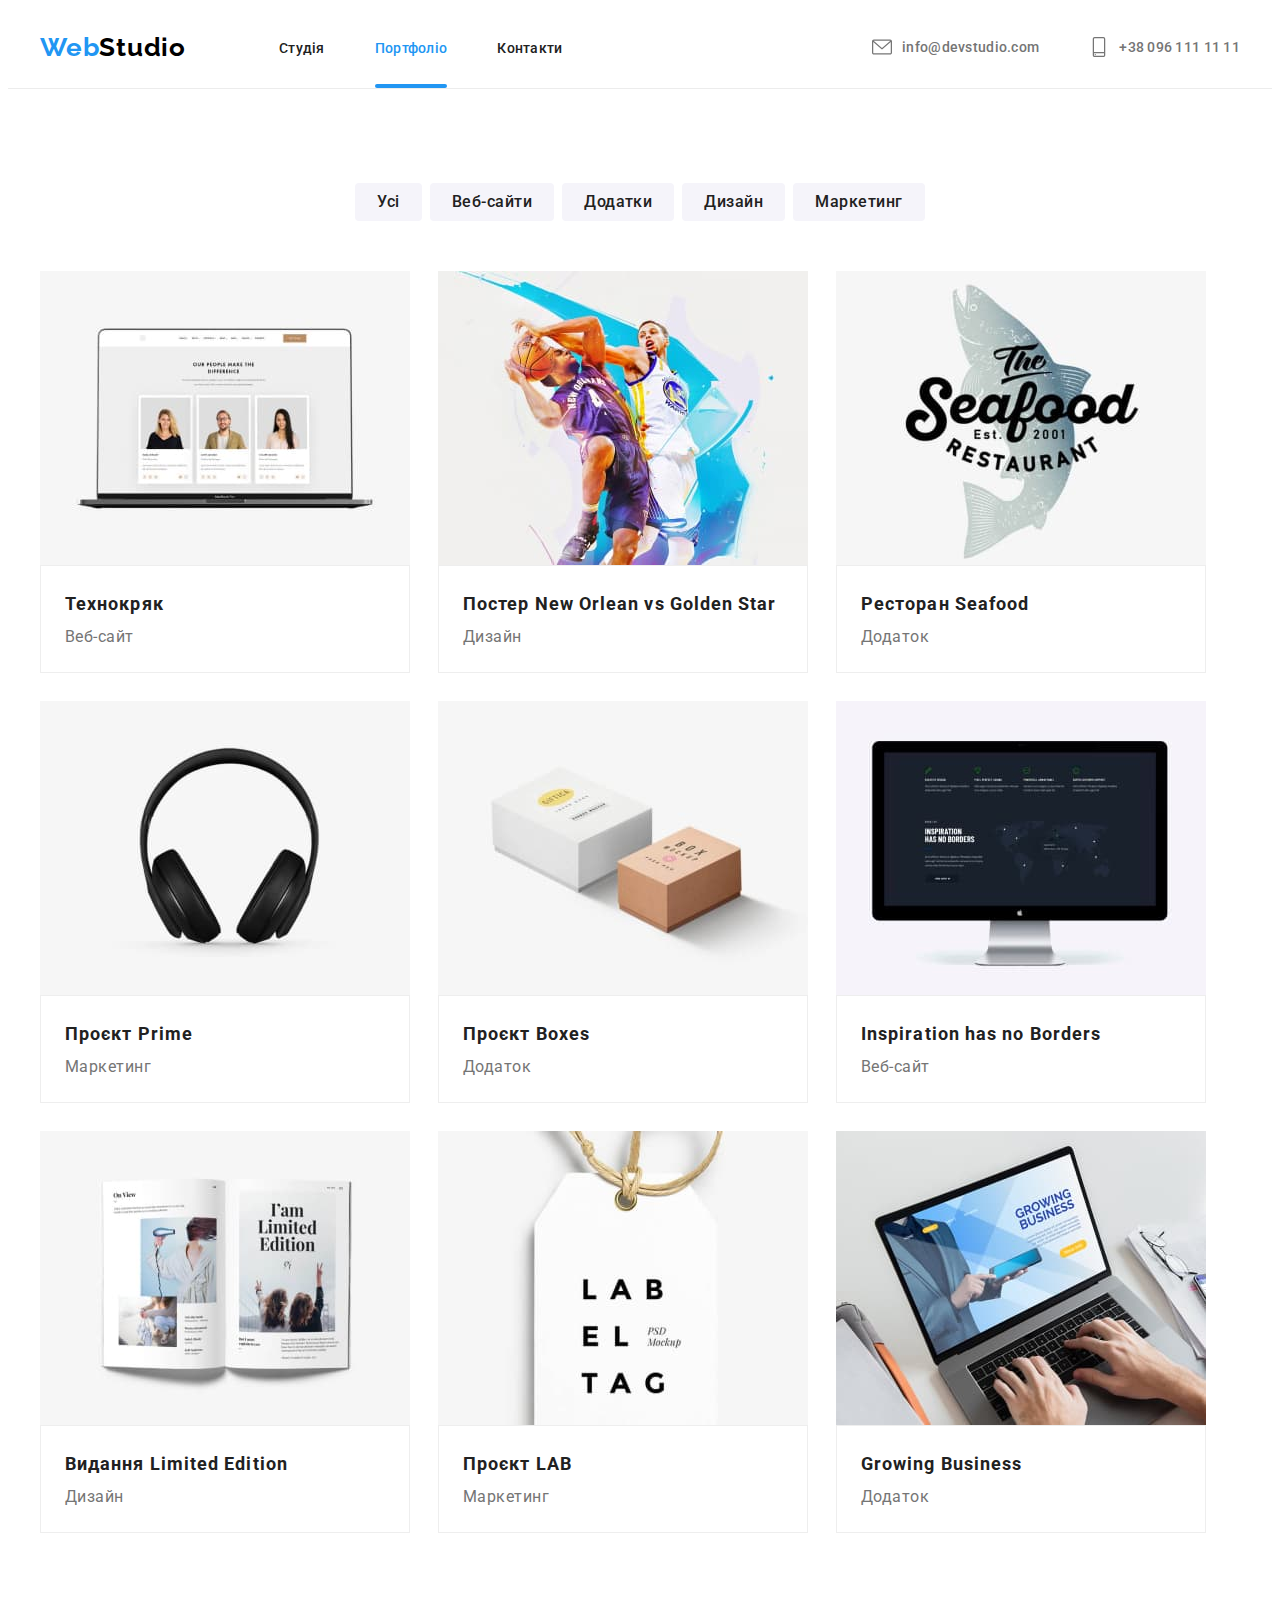
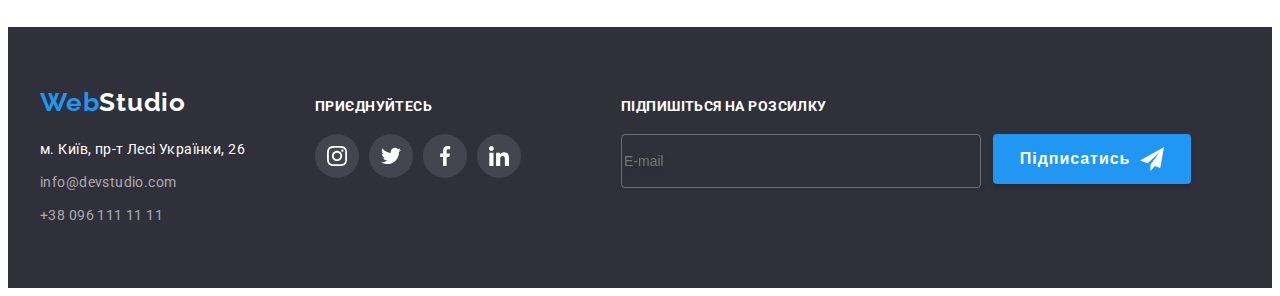
==== commit a388868f: "HW7" ====
--- a/portfolio.html
+++ b/portfolio.html
@@ -11,8 +11,8 @@
     <link rel="stylesheet" href="https://cdnjs.cloudflare.com/ajax/libs/modern-normalize/1.1.0/modern-normalize.min.css"
     integrity="sha512-wpPYUAdjBVSE4KJnH1VR1HeZfpl1ub8YT/NKx4PuQ5NmX2tKuGu6U/JRp5y+Y8XG2tV+wKQpNHVUX03MfMFn9Q=="
     crossorigin="anonymous" referrerpolicy="no-referrer" />
-    <link rel="stylesheet" href="./css/styles.css">
     <link rel="stylesheet" href="./sass/main.css">
+    <link rel="stylesheet" href="./css/main.min.css">
 </head>
 <body>
     <header class="header">
--- a/css/main.min.css
+++ b/css/main.min.css
@@ -0,0 +1 @@
+:root{--title-color: #212121;--subtitle-color: #757575;--blue-active-color: #2196F3;--white-title-color: #FFFFFF;--white-btm-color: #FFFFFF;--fill-icons-color: #AFB1B8;--t-d: 250ms;--t-t-f: cubic-bezier(0.4, 0, 0.2, 1)}h1,h2,h3,h4,h5,h6,p{margin:0}ul{list-style:none;margin:0;padding:0}img{display:block}body{font-family:"Roboto",sans-serif}.link{text-decoration:none}.logo{font-family:"Raleway";font-style:normal;font-weight:700;font-size:26px;line-height:1.1923;letter-spacing:.03em;color:#2196f3;margin-right:93px}.logo-studio{color:#000}.logo-studio-footer{color:#fff}.container{width:1200px;padding-left:15px;padding-right:15px;margin:0 auto}.header-container{display:flex;align-items:center}.header{padding-top:24px;padding-bottom:25px;border-bottom:1px solid #ececec}.header-upnav{display:flex}.header-nav{list-style:none;display:flex;gap:50px}.header-nav-link{position:relative;font-weight:500;font-size:14px;line-height:1.1428;letter-spacing:.02em;color:var(--title-color);text-decoration:none;padding-bottom:32px;transition-property:color;transition-duration:var(--t-d);transition-timing-function:var(--t-t-f)}.header-nav-link:hover,.header-nav-link:focus{color:var(--blue-active-color)}.header-is-active{position:relative;font-weight:500;font-size:14px;line-height:1.1428;letter-spacing:.02em;color:var(--blue-active-color);text-decoration:none;padding-bottom:32px}.non-active::after{content:"";position:absolute;left:0;bottom:0;width:100%;height:4px;background:var(--blue-active-color);border-radius:2px;opacity:0;transition-property:opacity;transition-duration:var(--t-d);transition-timing-function:var(--t-t-f)}.non-active:hover::after,.non-active:focus::after{opacity:1}.is-active::after{content:"";position:absolute;left:0;bottom:0;width:100%;height:4px;background:var(--blue-active-color);border-radius:2px;display:block;transition-property:opacity;transition-duration:var(--t-d);transition-timing-function:var(--t-t-f)}.header-nav-list{display:flex;margin-left:auto}.header-nav-address{font-weight:500;font-size:14px;line-height:1.1428;letter-spacing:.02em;color:var(--subtitle-color);margin-right:50px;display:flex;align-items:center;transition-property:color;transition-duration:var(--t-d);transition-timing-function:var(--t-t-f)}.header-soc-icon{fill:#757575;margin-right:10px;transition-property:fill;transition-duration:var(--t-d);transition-timing-function:var(--t-t-f)}.header-nav-address:hover,.header-nav-address:focus{color:var(--blue-active-color)}.header-nav-address:hover .header-soc-icon,.header-nav-address:focus .header-soc-icon{fill:var(--blue-active-color)}.header-nav-contact{font-weight:500;font-size:14px;line-height:1.1428;letter-spacing:.02em;color:var(--subtitle-color);display:flex;align-items:center;transition-property:color;transition-duration:var(--t-d);transition-timing-function:var(--t-t-f)}.header-nav-contact:hover,.header-nav-contact:focus{color:var(--blue-active-color)}.header-nav-contact:hover .header-soc-icon,.header-nav-contact:focus .header-soc-icon{fill:var(--blue-active-color)}.hero{background-image:linear-gradient(rgba(47, 48, 58, 0.4), rgba(47, 48, 58, 0.4)),url(../images/hero_image.jpg);background-position:center;background-size:cover;margin:0 auto;padding-top:200px;padding-bottom:200px}.hero-title{font-weight:900;font-size:44px;line-height:1.3636;text-align:center;letter-spacing:.06em;color:var(--white-title-color);text-transform:uppercase;margin-bottom:30px}.hero-btn{font-family:inherit;font-weight:700;font-size:16px;line-height:1.875;display:flex;align-items:center;text-align:center;letter-spacing:.06em;color:var(--white-btm-color);background:#2196f3;box-shadow:0px 4px 4px rgba(0,0,0,.15);border-radius:4px;border:none;cursor:pointer;display:block;margin:0 auto;width:216px;height:50px}.about{padding-top:94px;padding-bottom:94px}.about-uplist{display:flex;gap:30px}.about-list{flex-basis:calc((100% - 90px)/4)}.about-title{font-size:14px;line-height:1.1428;letter-spacing:.03em;text-transform:uppercase;color:var(--title-color);margin-bottom:10px}.about-subtitle{font-size:14px;line-height:1.7142;letter-spacing:.03em;color:var(--subtitle-color)}.about-link{width:270px;height:120px;background:#f5f4fa;border-radius:4px;display:flex;align-items:center;justify-content:center;margin-bottom:30px}.example{padding-bottom:94px}.example-title{font-size:36px;line-height:1.17;text-align:center;letter-spacing:.03em;color:var(--title-color);margin-bottom:50px}.example-list{display:flex;justify-content:space-between}.example-item{position:relative}.example-item::after{content:"";position:absolute;background:rgba(47,48,58,.8);width:100%;height:70px;bottom:0px}.example-text{font-size:14px;line-height:1.1428;text-align:center;letter-spacing:.03em;text-transform:uppercase;color:#fff;position:absolute;bottom:27px;left:107px;z-index:1}.team{background:#f5f4fa;padding-top:94px;padding-bottom:94px}.team-title{font-size:36px;line-height:1.17;text-align:center;letter-spacing:.03em;color:var(--title-color);margin-bottom:50px}.team-uplist{display:flex;gap:30px}.team-list{background-color:#fff;box-shadow:0px 1px 3px rgba(0,0,0,.12),0px 1px 1px rgba(0,0,0,.14),0px 2px 1px rgba(0,0,0,.2);border-radius:0px 0px 4px 4px}.team-description{padding-top:30px;padding-bottom:30px}.team-name{font-weight:500;font-size:16px;line-height:1.1875;text-align:center;letter-spacing:.03em;color:var(--title-color);margin-bottom:10px}.team-position{font-size:16px;line-height:1.1875;text-align:center;letter-spacing:.03em;color:var(--subtitle-color);margin-bottom:16px}.team-soc-list{display:flex;justify-content:center;gap:10px}.team-soc-item{width:44px;height:44px}.team-soc-link{width:100%;height:100%;background-color:#fff;border-radius:50%;display:flex;align-items:center;justify-content:center;transition-property:background-color;transition-duration:var(--t-d);transition-timing-function:var(--t-t-f)}.team-soc-icon{fill:var(--fill-icons-color);transition-property:fill;transition-duration:var(--t-d);transition-timing-function:var(--t-t-f)}.team-soc-link:hover,.team-soc-link:focus{background-color:var(--blue-active-color)}.team-soc-link:hover .team-soc-icon,.team-soc-link:focus .team-soc-icon{fill:#fff}.custom{background:#fff;padding-top:94px;padding-bottom:94px}.custom-title{font-size:36px;line-height:1.17;text-align:center;letter-spacing:.03em;color:var(--title-color);margin-bottom:50px}.custom-list{display:flex;justify-content:center;gap:30px}.custom-item{width:170px;height:92px}.custom-link{width:100%;height:100%;border:1px solid #afb1b8;border-radius:4px;display:flex;align-items:center;justify-content:center;transition-property:border-color;transition-duration:var(--t-d);transition-timing-function:var(--t-t-f)}.custom-icon{fill:var(--fill-icons-color);transition-property:fill;transition-duration:var(--t-d);transition-timing-function:var(--t-t-f)}.custom-link:hover,.custom-link:focus{border-color:#2196f3}.custom-link:hover .custom-icon,.custom-link:focus .custom-icon{fill:var(--blue-active-color)}.footer{background:#2f303a;padding-top:60px;padding-bottom:60px}.logo-footer{font-family:"Raleway";font-style:normal;font-weight:700;font-size:26px;line-height:1.1923;letter-spacing:.03em;color:#2196f3}.footer-address{display:flex;align-items:baseline}.footer-address-list{margin-top:20px}.footer-contact{font-size:14px;line-height:1.7142;letter-spacing:.03em;font-style:normal;margin-top:9px}.footer-contact-address{color:#fff}.footer-contact-link{color:rgba(255,255,255,.6)}.footer-soc{margin-left:70px}.footer-title{font-style:normal;font-size:14px;line-height:1.1428;letter-spacing:.03em;text-transform:uppercase;color:#fff;margin-bottom:20px}.team-soc-list{display:flex;justify-content:center;gap:10px}.footer-soc-item{width:44px;height:44px}.footer-soc-link{width:100%;height:100%;background-color:rgba(255,255,255,.1);border-radius:50%;display:flex;align-items:center;justify-content:center;transition-property:background-color;transition-duration:var(--t-d);transition-timing-function:var(--t-t-f)}.footer-soc-icon{fill:#fff}.footer-soc-link:hover,.footer-soc-link:focus{background-color:var(--blue-active-color)}.footer-send{width:570px;height:86px;margin-left:93px;padding-left:7px}.footer-left-title{font-style:normal;font-size:14px;line-height:1.1428;letter-spacing:.03em;text-transform:uppercase;color:#fff;margin-bottom:20px}.footer-downsend{display:flex}.mail-footer{width:358px;height:50px;background-color:rgba(0,0,0,0);margin-right:12px;font-size:14px;color:#fff;border:1px solid rgba(255,255,255,.3);filter:drop-shadow(0px 4px 4px rgba(0, 0, 0, 0.15));border-radius:4px}.btn-footer{font-weight:700;font-size:16px;line-height:1.875;display:flex;align-items:center;text-align:center;justify-content:center;letter-spacing:.06em;color:#fff;width:200px;height:50px;background:#2196f3;box-shadow:0px 4px 4px rgba(0,0,0,.15);border-radius:4px;border:none;cursor:pointer}.footer-btn-icon{fill:#fff;margin-left:10px}.portfolio{padding-top:94px;padding-bottom:94px}.all-btn{margin-bottom:50px;display:flex;gap:8px;justify-content:center}.portfolio-btn{font-family:"Roboto";font-style:normal;font-weight:500;font-size:16px;line-height:1.625;text-align:center;letter-spacing:.03em;color:#212121;cursor:pointer;background:#f5f4fa;border:none;border-radius:4px;padding:6px 22px 6px 22px;transition-property:background-color,box-shadow,border-radius,color;transition-duration:var(--t-d);transition-timing-function:var(--t-t-f)}.portfolio-btn:hover,.portfolio-btn:focus{background-color:#2196f3;box-shadow:0px 3px 1px rgba(0,0,0,.1),0px 1px 2px rgba(0,0,0,.08),0px 2px 2px rgba(0,0,0,.12);border-radius:4px;color:#fff}.portfolio-uplist{display:flex;gap:28px;flex-wrap:wrap}.portfolio-list{transition-property:box-shadow;transition-duration:var(--t-d);transition-timing-function:var(--t-t-f)}.portfolio-list:hover,.portfolio-list:focus{box-shadow:0px 1px 1px rgba(0,0,0,.12),0px 4px 4px rgba(0,0,0,.06),1px 4px 6px rgba(0,0,0,.16)}.portfolio-list:hover .portfolio-uptext,.portfolio-list:focus .portfolio-uptext{transform:translateY(0%)}.portfolio-list:hover .portfolio-block::after,.portfolio-list:focus .portfolio-block::after{transform:translateY(-100%)}.portfolio-block{position:relative;overflow:hidden}.portfolio-block::after{content:"";position:absolute;background-color:rgba(33,150,243,.9);width:100%;height:100%;transform:translateY(0%);transition-property:transform;transition-duration:var(--t-d);transition-timing-function:var(--t-t-f)}.portfolio-uptext{font-size:18px;line-height:1.5555;letter-spacing:.03em;color:#fff;position:absolute;top:63px;left:24px;bottom:63px;right:24px;transform:translateY(134%);z-index:1;transition-property:transform;transition-duration:var(--t-d);transition-timing-function:var(--t-t-f)}.under-photo{padding:20px 24px;border:1px solid #eee}.portfolio-title{font-size:18px;line-height:2;letter-spacing:.06em;color:var(--title-color)}.portfolio-text{font-size:16px;line-height:1.875;letter-spacing:.03em;color:var(--subtitle-color)}.backdrop{position:fixed;top:0;left:0;width:100%;height:100%;background:rgba(0,0,0,.2);transition-property:opacity visibility;transition-duration:var(--t-d);transition-timing-function:var(--t-t-f)}.backdrop.is-hidden{opacity:0;visibility:hidden;pointer-events:none}.backdrop.is-hidden .modal{transform:translate(-50%, -50%) scale(2)}.modal{position:absolute;top:50%;left:50%;transform:translate(-50%, -50%) scale(1);width:528px;height:581px;background:#fff;box-shadow:0px 1px 3px rgba(0,0,0,.12),0px 1px 1px rgba(0,0,0,.14),0px 2px 1px rgba(0,0,0,.2);border-radius:4px;transition-property:transform;transition-duration:var(--t-d);transition-timing-function:var(--t-t-f)}.modal-btn{width:30px;height:30px;background:#fff;border:1px solid rgba(0,0,0,.1);border-radius:50%;display:flex;align-items:center;justify-content:center;margin-left:auto;margin-right:8px;margin-top:8px;cursor:pointer}.modal-close-icon{fill:#000}.modal-btn:hover .modal-close-icon,.modal-btn:focus .modal-close-icon{fill:var(--blue-active-color)}.modal-title{font-size:20px;line-height:1.15;text-align:center;letter-spacing:.03em;color:var(--title-color);margin-top:10px}.js-speaker-form{width:448px;height:342px;margin-left:40px;margin-top:12px;display:flex;flex-direction:column}.text-upbox{font-weight:400;font-size:12px;line-height:1.6666;letter-spacing:.01em;color:#757575}.modal-content{position:relative}.modal-upbox{border:1px solid rgba(33,33,33,.2);border-radius:4px;width:448px;min-height:40px;margin-bottom:6px;padding-left:35px;outline:rgba(0,0,0,0);transition-property:border-color;transition-duration:var(--t-d);transition-timing-function:var(--t-t-f)}.modal-upbox:focus{border-color:var(--blue-active-color)}.modal-icon{position:absolute;left:12px;top:50%;transform:translateY(-60%);transition-property:fill;transition-duration:var(--t-d);transition-timing-function:var(--t-t-f)}.modal-upbox:focus+.modal-icon{fill:var(--blue-active-color)}.comment{font-weight:400;font-size:12px;line-height:1.6666;letter-spacing:.01em;color:#757575}.comment-box{min-width:448px;min-height:120px;padding:12px 16px 12px 16px;font-size:14px;border:1px solid rgba(33,33,33,.2);border-radius:4px;margin-bottom:20px;resize:none;outline:rgba(0,0,0,0);transition-property:border-color;transition-duration:var(--t-d);transition-timing-function:var(--t-t-f)}.comment-box:focus{border-color:var(--blue-active-color)}.checkbox{width:425px;height:24px;margin-bottom:30px;margin-left:52px;margin-top:20px;display:flex;align-items:center}.agree-box{-webkit-appearance:none;-moz-appearance:none;appearance:none;position:absolute;width:16px;height:15px}.agree{font-weight:400;font-size:14px;line-height:1.7142;letter-spacing:.03em;color:#757575;margin-left:7px}.checkbox-icon{display:inline-block;width:16px;height:15px;background-image:url(../images/checkbox-off.svg)}.agree-box:checked+.checkbox-icon{background-image:url(../images/checkbox-on.svg)}.link-in-agree{color:#2196f3}.btn-sudmit-box{margin-bottom:40px;margin-left:164px;margin-right:164px}.btn-sudmit{min-width:200px;min-height:50px;font-weight:700;font-size:16px;line-height:1.875;display:flex;align-items:center;text-align:center;justify-content:center;letter-spacing:.06em;color:#fff;background:#2196f3;box-shadow:0px 4px 4px rgba(0,0,0,.15);border-radius:4px;border:none;cursor:pointer}/*# sourceMappingURL=main.min.css.map */